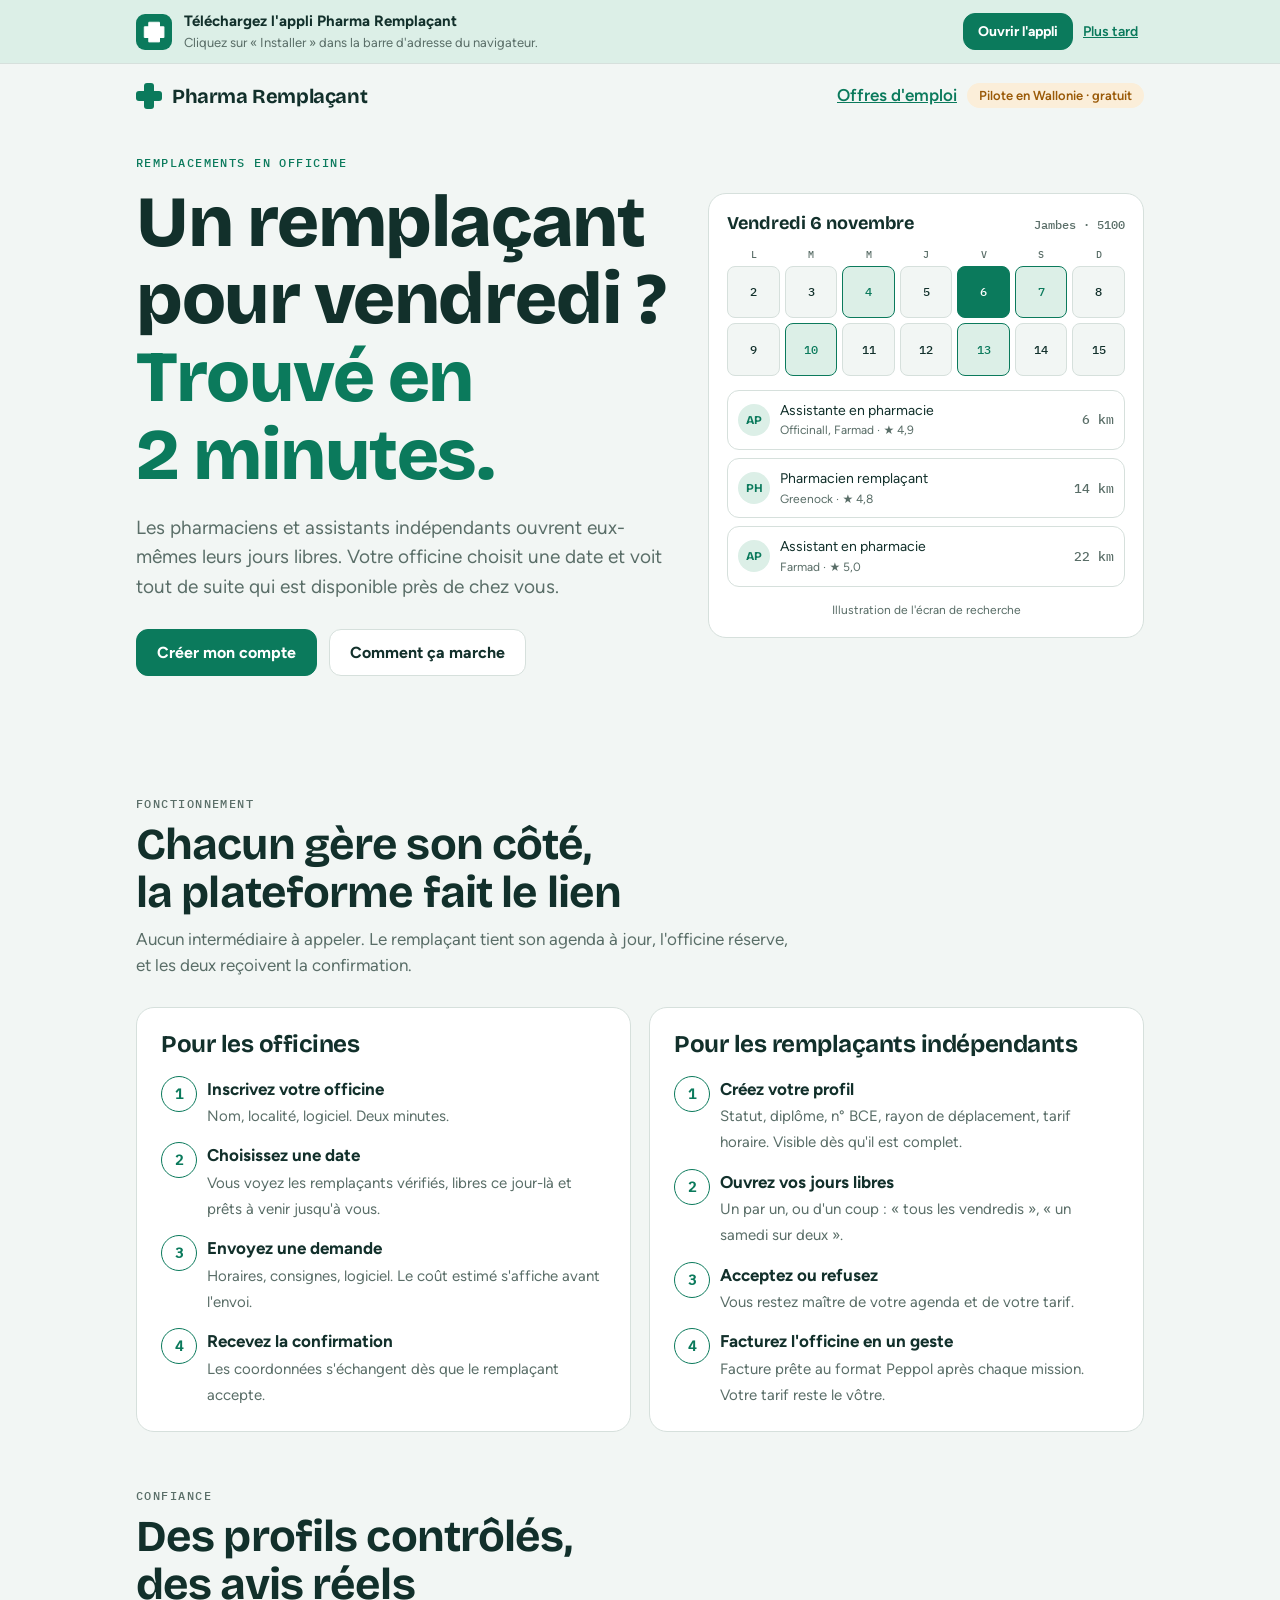
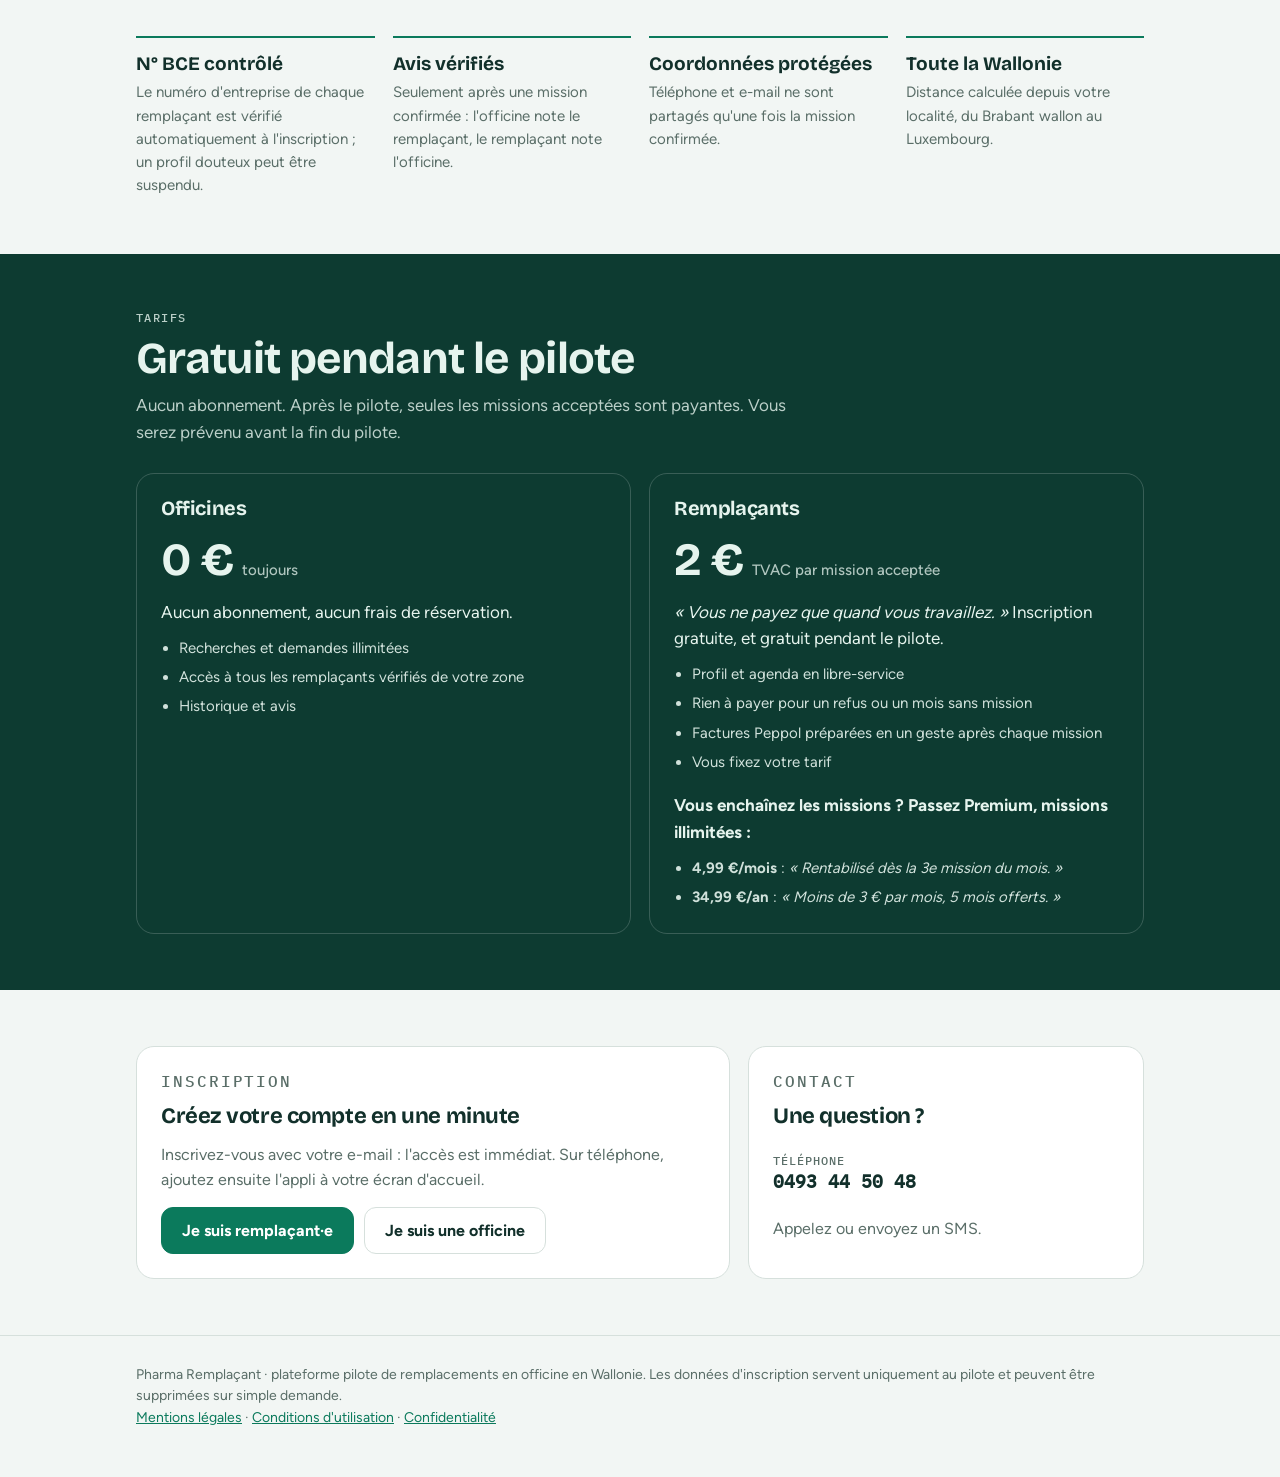
==== decouvrir/index.html @ 3eef502a "Ajouter la section Emploi (offres, candidats, messages) - Offres d'emploi publiées par les officines" ====
<!doctype html>
<html lang="fr">
<head>
<meta charset="utf-8">
<meta http-equiv="Content-Security-Policy" content="default-src 'self'; script-src 'sha256-fHFY1aAXn0C4bVGHvtWr3X1MXlW67WAsVHeLS8wiqk4='; img-src 'self' data:; style-src 'self' 'unsafe-inline'; font-src 'self'; manifest-src 'self'; worker-src 'self'; connect-src 'self'; object-src 'none'; base-uri 'self'; form-action 'self'">
<meta name="referrer" content="strict-origin-when-cross-origin">
<meta name="viewport" content="width=device-width,initial-scale=1,viewport-fit=cover">
<title>Pharma Remplaçant · Remplacements en officine en Wallonie</title>
<meta name="description" content="Pharma Remplaçant : les pharmaciens et assistants indépendants ouvrent leurs jours libres, les officines de Wallonie trouvent et réservent un remplaçant en 2 minutes. Gratuit pour les officines.">
<meta property="og:title" content="Pharma Remplaçant">
<meta property="og:description" content="Pharma Remplaçant : les pharmaciens et assistants indépendants ouvrent leurs jours libres, les officines de Wallonie trouvent et réservent un remplaçant en 2 minutes. Gratuit pour les officines.">
<meta property="og:image" content="https://pharma-remplacant.github.io/icon-512.png">
<meta property="og:url" content="https://pharma-remplacant.github.io/decouvrir/">
<meta property="og:type" content="website">
<meta name="theme-color" content="#0b7a5c">
<link rel="icon" href="../icon-192.png">
<link rel="apple-touch-icon" href="../icon-180.png">
<link rel="manifest" href="../manifest.webmanifest">
<link rel="canonical" href="https://pharma-remplacant.github.io/decouvrir/">
<link rel="stylesheet" href="../fonts/fonts.css">
<style>
/* Layout : page de présentation — bandeau d'accroche avec un agenda simulé, deux parcours côte à côte, prix, inscription, contact */
:root{
  --bg:#f2f6f4; --surface:#ffffff; --ink:#12302b; --muted:#5a6e68; --line:#d6e0dc;
  --accent:#0b7a5c; --accent-ink:#ffffff; --accent-soft:#dcefe7; --deep:#0d3b31; --deep-ink:#e6f4ee; --warn:#9a5a08; --warn-soft:#fbeed9;
  --f-display:"Bricolage Grotesque", "Segoe UI", system-ui, sans-serif;
  --f-body:"Figtree", "Segoe UI", system-ui, sans-serif;
  --f-mono:"IBM Plex Mono", ui-monospace, Menlo, monospace;
}
@media (prefers-color-scheme: dark){:root:not([data-theme="light"]){
  --bg:#0e1614; --surface:#16211e; --ink:#e2eeea; --muted:#93a8a1; --line:#283934;
  --accent:#3fc699; --accent-ink:#06261c; --accent-soft:#163a2f; --deep:#0a2a22; --deep-ink:#dff3ea; --warn:#e8a64a; --warn-soft:#3a2a12; color-scheme:dark}}
:root[data-theme="dark"]{
  --bg:#0e1614; --surface:#16211e; --ink:#e2eeea; --muted:#93a8a1; --line:#283934;
  --accent:#3fc699; --accent-ink:#06261c; --accent-soft:#163a2f; --deep:#0a2a22; --deep-ink:#dff3ea; --warn:#e8a64a; --warn-soft:#3a2a12; color-scheme:dark}
*{box-sizing:border-box}
body{background:var(--bg);color:var(--ink);font-family:var(--f-body);font-size:17px;line-height:1.55}
.wrap{max-width:1040px;margin:0 auto;padding-left:max(16px,env(safe-area-inset-left,0px));padding-right:max(16px,env(safe-area-inset-right,0px))}
h1,h2,h3{font-family:var(--f-display);letter-spacing:-.02em;text-wrap:balance;margin:0;line-height:1.08}
p{margin:0}
a{color:var(--accent)}
a:focus-visible{outline:2px solid var(--accent);outline-offset:3px;border-radius:4px}
.eyebrow{font:500 12px var(--f-mono);letter-spacing:.12em;text-transform:uppercase;color:var(--accent)}
.btn{display:inline-flex;align-items:center;gap:8px;text-decoration:none;font:700 16px var(--f-body);padding:13px 20px;border-radius:12px;border:1px solid var(--line);color:var(--ink);background:var(--surface)}
.btn.primary{background:var(--accent);border-color:var(--accent);color:var(--accent-ink)}
.btn:hover{filter:brightness(1.05)}

nav.top{padding-block:18px;display:flex;justify-content:space-between;align-items:center;gap:12px;flex-wrap:wrap}
.brand{display:flex;align-items:center;gap:10px;font:700 20px var(--f-display);letter-spacing:-.02em}
.cross{width:26px;height:26px;position:relative;flex:none}
.cross::before,.cross::after{content:"";position:absolute;background:var(--accent);border-radius:3px}
.cross::before{left:8px;top:0;width:10px;height:26px}
.cross::after{top:8px;left:0;height:10px;width:26px}
.pill{font:600 13px var(--f-body);padding:5px 12px;border-radius:999px;background:var(--warn-soft);color:var(--warn)}

.hero{display:grid;gap:40px;padding-block:28px 64px;align-items:center}
@media (min-width:860px){.hero{grid-template-columns:1.1fr .9fr}}
.hero h1{font-size:clamp(40px,7vw,72px);font-weight:800}
.hero h1 em{font-style:normal;color:var(--accent)}
.hero .lede{font-size:19px;color:var(--muted);max-width:46ch;margin-top:18px}
.hero .cta{display:flex;gap:12px;flex-wrap:wrap;margin-top:28px}

/* agenda simulé */
.mock{background:var(--surface);border:1px solid var(--line);border-radius:18px;padding:18px;display:flex;flex-direction:column;gap:14px;max-width:440px;width:100%;justify-self:center}
.mock-h{display:flex;justify-content:space-between;align-items:baseline}
.mock-h b{font:700 18px var(--f-display)}
.mock-h span{font:500 12px var(--f-mono);color:var(--muted)}
.mcal{display:grid;grid-template-columns:repeat(7,1fr);gap:5px}
.mcal i{font:500 10px var(--f-mono);color:var(--muted);text-align:center;font-style:normal}
.mcal span{aspect-ratio:1/1;border-radius:8px;border:1px solid var(--line);display:grid;place-items:center;font:500 12px var(--f-mono);background:var(--bg)}
.mcal .on{background:var(--accent-soft);border-color:var(--accent);color:var(--accent)}
.mcal .sel{background:var(--accent);border-color:var(--accent);color:var(--accent-ink)}
.mres{display:flex;flex-direction:column;gap:8px}
.mres div{display:flex;align-items:center;gap:10px;border:1px solid var(--line);border-radius:12px;padding:9px 10px;font-size:14px}
.mres .av{width:32px;height:32px;border-radius:50%;background:var(--accent-soft);color:var(--accent);display:grid;place-items:center;font:700 12px var(--f-display);flex:none}
.mres small{display:block;color:var(--muted);font-size:12px}
.mres .km{margin-left:auto;font:500 13px var(--f-mono);color:var(--muted)}
.mock-note{font-size:12px;color:var(--muted);text-align:center}

section{padding-block:56px}
.sec-h{display:flex;flex-direction:column;gap:10px;margin-bottom:28px;max-width:60ch}
.sec-h h2{font-size:clamp(30px,4.5vw,44px)}
.sec-h p{color:var(--muted)}

.paths{display:grid;gap:18px}
@media (min-width:820px){.paths{grid-template-columns:1fr 1fr}}
.path{background:var(--surface);border:1px solid var(--line);border-radius:18px;padding:24px;display:flex;flex-direction:column;gap:18px}
.path h3{font-size:24px}
.steps{list-style:none;margin:0;padding:0;display:flex;flex-direction:column;gap:14px;counter-reset:s}
.steps li{display:grid;grid-template-columns:34px 1fr;gap:12px;counter-increment:s}
.steps li::before{content:counter(s);width:34px;height:34px;border-radius:50%;border:1.5px solid var(--accent);color:var(--accent);display:grid;place-items:center;font:600 14px var(--f-mono)}
.steps b{display:block}
.steps span{color:var(--muted);font-size:15px}

.trust{display:grid;gap:18px;grid-template-columns:repeat(auto-fit,minmax(230px,1fr))}
.trust div{border-top:2px solid var(--accent);padding-top:14px;display:flex;flex-direction:column;gap:6px}
.trust b{font:700 19px var(--f-display)}
.trust span{color:var(--muted);font-size:15px}

.band{background:var(--deep);color:var(--deep-ink)}
.band .eyebrow{color:var(--deep-ink);opacity:.75}
.band .sec-h p{color:var(--deep-ink);opacity:.8}
.prices{display:grid;gap:18px}
@media (min-width:760px){.prices{grid-template-columns:1fr 1fr}}
.price{border:1px solid rgba(255,255,255,.18);border-radius:18px;padding:24px;display:flex;flex-direction:column;gap:12px}
.price h3{font-size:20px}
.amount{font:700 46px var(--f-display);letter-spacing:-.03em}
.amount small{font:500 15px var(--f-body);opacity:.75;letter-spacing:0}
.price ul{margin:0;padding-left:18px;display:flex;flex-direction:column;gap:6px;font-size:15px;opacity:.9}

.join{display:grid;gap:18px}
@media (min-width:820px){.join{grid-template-columns:1.2fr .8fr}}
.card{background:var(--surface);border:1px solid var(--line);border-radius:18px;padding:24px;display:flex;flex-direction:column;gap:14px}
.card h3{font-size:22px}
.card p{color:var(--muted);font-size:16px}
.contact-line{display:flex;flex-direction:column;gap:2px;padding-block:10px;border-bottom:1px solid var(--line)}
.contact-line:last-of-type{border-bottom:0}
.contact-line small{font:500 12px var(--f-mono);letter-spacing:.08em;text-transform:uppercase;color:var(--muted)}
.contact-line b{font:600 18px var(--f-mono);overflow-wrap:anywhere;user-select:all}
.todo{color:var(--warn)}
footer{padding-block:28px 48px;color:var(--muted);font-size:14px;border-top:1px solid var(--line)}
</style>
<style>:root{padding-top:env(safe-area-inset-top,0px);padding-bottom:env(safe-area-inset-bottom,0px)}body{margin:0}img{max-width:100%}</style>
<style>
#installbar{background:var(--accent-soft);border-bottom:1px solid var(--line)}
.installbar{display:flex;align-items:center;gap:12px;flex-wrap:wrap;padding-block:10px;font-size:15px}
.installbar img{border-radius:9px;flex:none}
.installbar .txt{flex:1;min-width:200px}
.installbar small{display:block;color:var(--muted);font-size:13px}
.installbar .btn{padding:9px 14px;font-size:14px}
.installbar button.x{border:0;background:none;color:var(--accent);font:600 14px var(--f-body);text-decoration:underline;cursor:pointer}
</style>
</head>
<body>
<div id="installbar" hidden><div class="wrap installbar"><img src="../icon-192.png" alt="" width="36" height="36"><span class="txt"><b>Téléchargez l'appli Pharma Remplaçant</b><small id="inst-txt"></small></span><span><a class="btn primary" id="inst-go" href="../#inscription">Installer</a> <button class="x" id="inst-x">Plus tard</button></span></div></div>
<div class="wrap">
  <nav class="top" aria-label="En-tête">
    <span class="brand"><span class="cross" aria-hidden="true"></span>Pharma Remplaçant</span>
    <span style="display:flex;gap:10px;align-items:center;flex-wrap:wrap"><a href="../emploi/" style="font-weight:600">Offres d'emploi</a><span class="pill">Pilote en Wallonie · gratuit</span></span>
  </nav>

  <header class="hero">
    <div>
      <p class="eyebrow">Remplacements en officine</p>
      <h1 style="margin-top:14px">Un remplaçant pour vendredi&nbsp;? <em>Trouvé en 2 minutes.</em></h1>
      <p class="lede">Les pharmaciens et assistants indépendants ouvrent eux-mêmes leurs jours libres. Votre officine choisit une date et voit tout de suite qui est disponible près de chez vous.</p>
      <div class="cta">
        <a class="btn primary" href="../#inscription">Créer mon compte</a>
        <a class="btn" href="#fonctionnement">Comment ça marche</a>
      </div>
    </div>
    <div class="mock" aria-label="Aperçu de la recherche d'un remplaçant">
      <div class="mock-h"><b>Vendredi 6 novembre</b><span>Jambes · 5100</span></div>
      <div class="mcal" aria-hidden="true">
        <i>L</i><i>M</i><i>M</i><i>J</i><i>V</i><i>S</i><i>D</i>
        <span>2</span><span>3</span><span class="on">4</span><span>5</span><span class="sel">6</span><span class="on">7</span><span>8</span>
        <span>9</span><span class="on">10</span><span>11</span><span>12</span><span class="on">13</span><span>14</span><span>15</span>
      </div>
      <div class="mres">
        <div><span class="av">AP</span><span>Assistante en pharmacie<small>Officinall, Farmad · ★ 4,9</small></span><span class="km">6 km</span></div>
        <div><span class="av">PH</span><span>Pharmacien remplaçant<small>Greenock · ★ 4,8</small></span><span class="km">14 km</span></div>
        <div><span class="av">AP</span><span>Assistant en pharmacie<small>Farmad · ★ 5,0</small></span><span class="km">22 km</span></div>
      </div>
      <p class="mock-note">Illustration de l'écran de recherche</p>
    </div>
  </header>
</div>

<section id="fonctionnement">
  <div class="wrap">
    <div class="sec-h"><p class="eyebrow">Fonctionnement</p><h2>Chacun gère son côté, la plateforme fait le lien</h2><p>Aucun intermédiaire à appeler. Le remplaçant tient son agenda à jour, l'officine réserve, et les deux reçoivent la confirmation.</p></div>
    <div class="paths">
      <div class="path">
        <h3>Pour les officines</h3>
        <ol class="steps">
          <li><div><b>Inscrivez votre officine</b><span>Nom, localité, logiciel. Deux minutes.</span></div></li>
          <li><div><b>Choisissez une date</b><span>Vous voyez les remplaçants vérifiés, libres ce jour-là et prêts à venir jusqu'à vous.</span></div></li>
          <li><div><b>Envoyez une demande</b><span>Horaires, consignes, logiciel. Le coût estimé s'affiche avant l'envoi.</span></div></li>
          <li><div><b>Recevez la confirmation</b><span>Les coordonnées s'échangent dès que le remplaçant accepte.</span></div></li>
        </ol>
      </div>
      <div class="path">
        <h3>Pour les remplaçants indépendants</h3>
        <ol class="steps">
          <li><div><b>Créez votre profil</b><span>Statut, diplôme, n° BCE, rayon de déplacement, tarif horaire. Visible dès qu'il est complet.</span></div></li>
          <li><div><b>Ouvrez vos jours libres</b><span>Un par un, ou d'un coup : « tous les vendredis », « un samedi sur deux ».</span></div></li>
          <li><div><b>Acceptez ou refusez</b><span>Vous restez maître de votre agenda et de votre tarif.</span></div></li>
          <li><div><b>Facturez l'officine en un geste</b><span>Facture prête au format Peppol après chaque mission. Votre tarif reste le vôtre.</span></div></li>
        </ol>
      </div>
    </div>
  </div>
</section>

<section style="padding-top:0">
  <div class="wrap">
    <div class="sec-h"><p class="eyebrow">Confiance</p><h2>Des profils contrôlés, des avis réels</h2></div>
    <div class="trust">
      <div><b>N° BCE contrôlé</b><span>Le numéro d'entreprise de chaque remplaçant est vérifié automatiquement à l'inscription ; un profil douteux peut être suspendu.</span></div>
      <div><b>Avis vérifiés</b><span>Seulement après une mission confirmée : l'officine note le remplaçant, le remplaçant note l'officine.</span></div>
      <div><b>Coordonnées protégées</b><span>Téléphone et e-mail ne sont partagés qu'une fois la mission confirmée.</span></div>
      <div><b>Toute la Wallonie</b><span>Distance calculée depuis votre localité, du Brabant wallon au Luxembourg.</span></div>
    </div>
  </div>
</section>

<section class="band">
  <div class="wrap">
    <div class="sec-h"><p class="eyebrow">Tarifs</p><h2>Gratuit pendant le pilote</h2><p>Aucun abonnement. Après le pilote, seules les missions acceptées sont payantes. Vous serez prévenu avant la fin du pilote.</p></div>
    <div class="prices">
      <div class="price">
        <h3>Officines</h3>
        <div class="amount">0 € <small>toujours</small></div>
        <p>Aucun abonnement, aucun frais de réservation.</p>
        <ul><li>Recherches et demandes illimitées</li><li>Accès à tous les remplaçants vérifiés de votre zone</li><li>Historique et avis</li></ul>
      </div>
      <div class="price">
        <h3>Remplaçants</h3>
        <div class="amount">2 € <small>TVAC par mission acceptée</small></div>
        <p><i>« Vous ne payez que quand vous travaillez. »</i> Inscription gratuite, et gratuit pendant le pilote.</p>
        <ul><li>Profil et agenda en libre-service</li><li>Rien à payer pour un refus ou un mois sans mission</li><li>Factures Peppol préparées en un geste après chaque mission</li><li>Vous fixez votre tarif</li></ul>
        <p style="margin-top:6px"><b>Vous enchaînez les missions ? Passez Premium, missions illimitées :</b></p>
        <ul><li><b>4,99 €/mois</b> : <i>« Rentabilisé dès la 3e mission du mois. »</i></li><li><b>34,99 €/an</b> : <i>« Moins de 3 € par mois, 5 mois offerts. »</i></li></ul>
      </div>
    </div>
  </div>
</section>

<section id="rejoindre">
  <div class="wrap join">
    <div class="card">
      <p class="eyebrow">Inscription</p>
      <h3>Créez votre compte en une minute</h3>
      <p>Inscrivez-vous avec votre e-mail : l'accès est immédiat. Sur téléphone, ajoutez ensuite l'appli à votre écran d'accueil.</p>
      <div class="row" style="display:flex;gap:10px;flex-wrap:wrap"><a class="btn primary" href="../#inscription-remplacant">Je suis remplaçant·e</a><a class="btn" href="../#inscription-pharmacie">Je suis une officine</a></div>
    </div>
    <div class="card" aria-label="Contact">
      <p class="eyebrow">Contact</p>
      <h3>Une question ?</h3>
      <div class="contact-line"><small>Téléphone</small><b>0493 44 50 48</b></div>
      <p>Appelez ou envoyez un SMS.</p>
    </div>
  </div>
</section>

<footer>
  <div class="wrap">Pharma Remplaçant · plateforme pilote de remplacements en officine en Wallonie. Les données d'inscription servent uniquement au pilote et peuvent être supprimées sur simple demande.<br><a href="../legal/#mentions">Mentions légales</a> · <a href="../legal/#conditions">Conditions d'utilisation</a> · <a href="../legal/#confidentialite">Confidentialité</a></div>
</footer>
<script>
(function(){
  var bar=document.getElementById("installbar"),go=document.getElementById("inst-go"),txt=document.getElementById("inst-txt"),evt=null;
  var ua=navigator.userAgent,ios=/iphone|ipad|ipod/i.test(ua),mobile=/android|iphone|ipad|ipod|mobile/i.test(ua);
  var standalone=window.matchMedia("(display-mode: standalone)").matches||navigator.standalone===true;
  var hide=0;try{hide=+(localStorage.getItem("pr-install-hide")||0)}catch(e){}
  if("serviceWorker" in navigator)navigator.serviceWorker.register("../sw.js").catch(function(){});
  function show(){
    if(standalone||Date.now()-hide<7*864e5)return;
    txt.textContent=evt?"Accès en un geste, en plein écran, comme une vraie appli."
      :ios?"Dans Safari : bouton Partager, puis « Sur l'écran d'accueil »."
      :mobile?"Menu ⋮ du navigateur, puis « Ajouter à l'écran d'accueil »."
      :"Cliquez sur « Installer » dans la barre d'adresse du navigateur.";
    go.textContent=evt?"Installer":"Ouvrir l'appli";
    bar.hidden=false;
  }
  window.addEventListener("beforeinstallprompt",function(e){e.preventDefault();evt=e;show()});
  go.addEventListener("click",function(e){if(!evt)return;e.preventDefault();evt.prompt();evt.userChoice.then(function(){evt=null;bar.hidden=true})});
  document.getElementById("inst-x").addEventListener("click",function(){try{localStorage.setItem("pr-install-hide",String(Date.now()))}catch(e){}bar.hidden=true});
  show();
})();
</script>
</body>
</html>
---- fonts/fonts.css ----
/* Polices hébergées sur le site (aucune requête vers Google : conforme RGPD). Licence SIL Open Font License 1.1. */
@font-face{font-family:"Figtree";font-style:normal;font-weight:400;font-display:swap;src:url("figtree-latin-400-normal.woff2") format("woff2")}
@font-face{font-family:"Figtree";font-style:normal;font-weight:500;font-display:swap;src:url("figtree-latin-500-normal.woff2") format("woff2")}
@font-face{font-family:"Figtree";font-style:normal;font-weight:600;font-display:swap;src:url("figtree-latin-600-normal.woff2") format("woff2")}
@font-face{font-family:"Figtree";font-style:normal;font-weight:700;font-display:swap;src:url("figtree-latin-700-normal.woff2") format("woff2")}
@font-face{font-family:"Bricolage Grotesque";font-style:normal;font-weight:600;font-display:swap;src:url("bricolage-grotesque-latin-600-normal.woff2") format("woff2")}
@font-face{font-family:"Bricolage Grotesque";font-style:normal;font-weight:700;font-display:swap;src:url("bricolage-grotesque-latin-700-normal.woff2") format("woff2")}
@font-face{font-family:"Bricolage Grotesque";font-style:normal;font-weight:800;font-display:swap;src:url("bricolage-grotesque-latin-800-normal.woff2") format("woff2")}
@font-face{font-family:"IBM Plex Mono";font-style:normal;font-weight:400;font-display:swap;src:url("ibm-plex-mono-latin-400-normal.woff2") format("woff2")}
@font-face{font-family:"IBM Plex Mono";font-style:normal;font-weight:500;font-display:swap;src:url("ibm-plex-mono-latin-500-normal.woff2") format("woff2")}
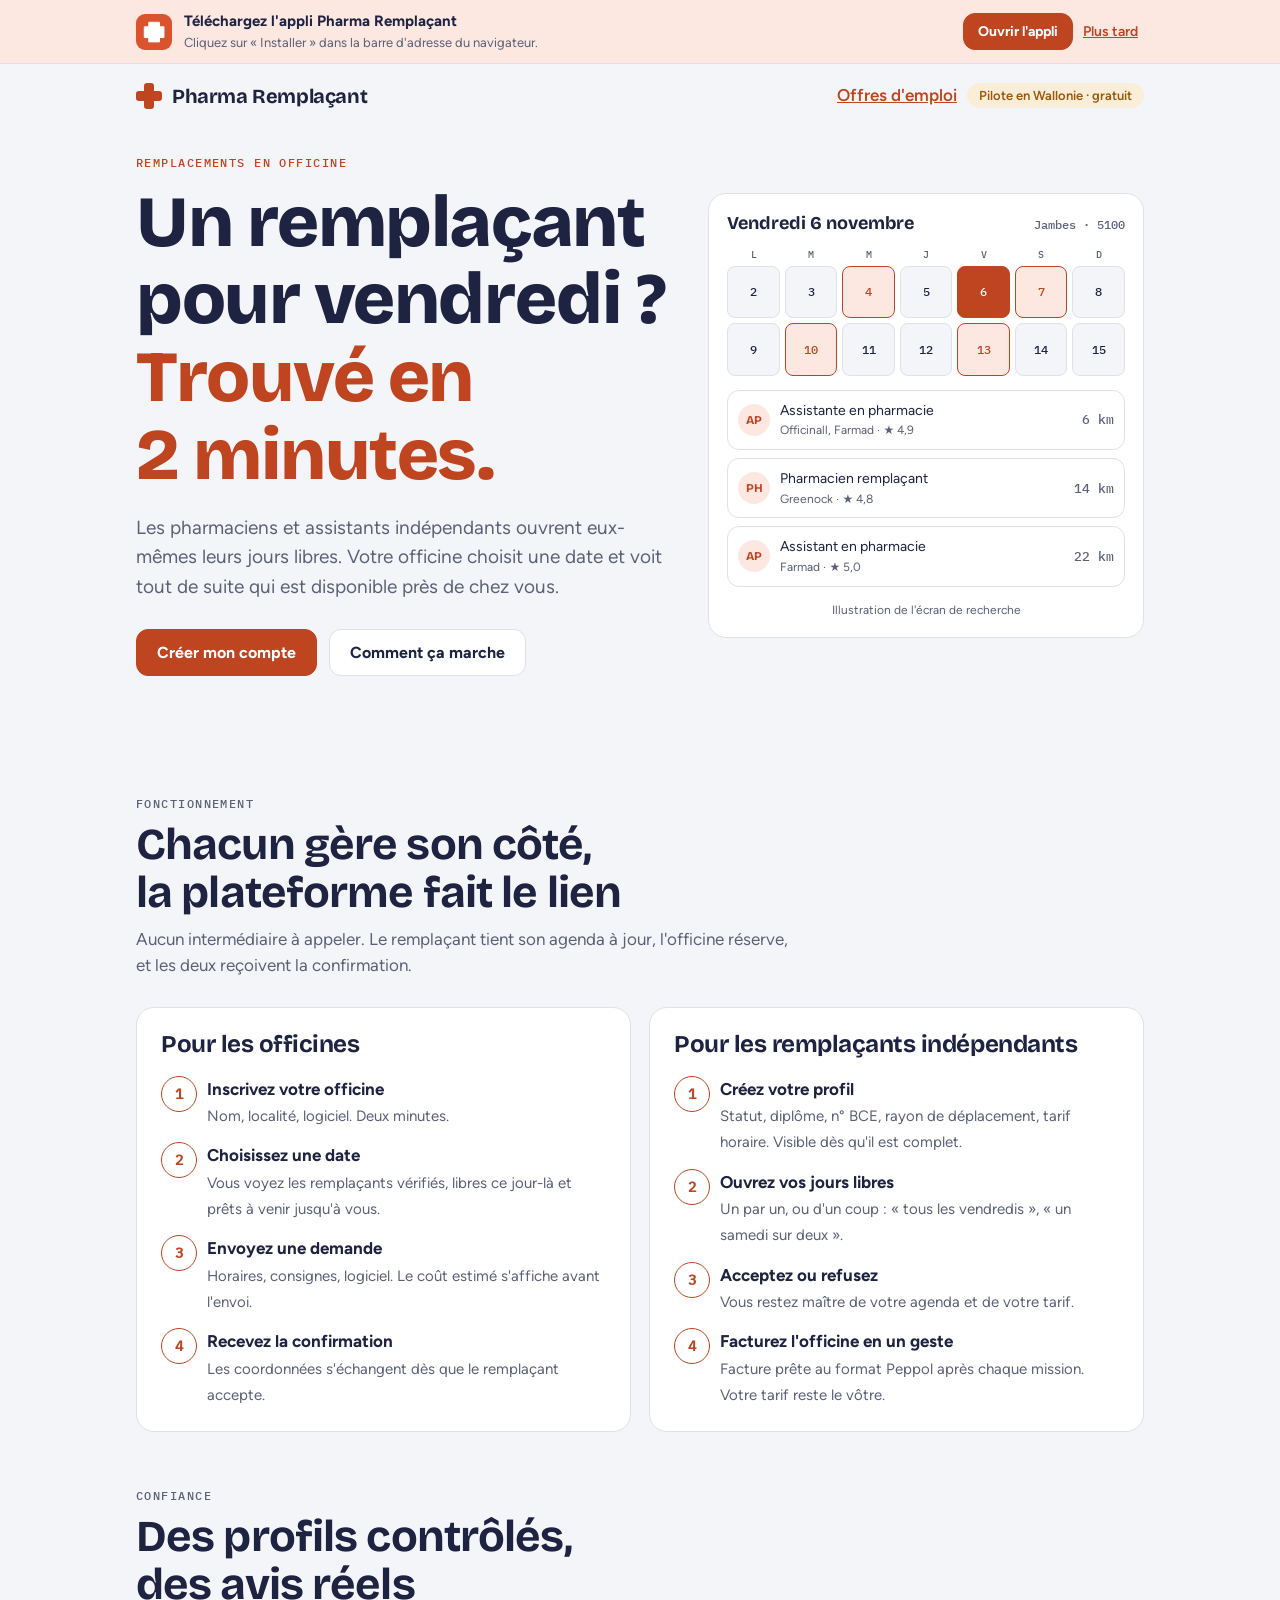
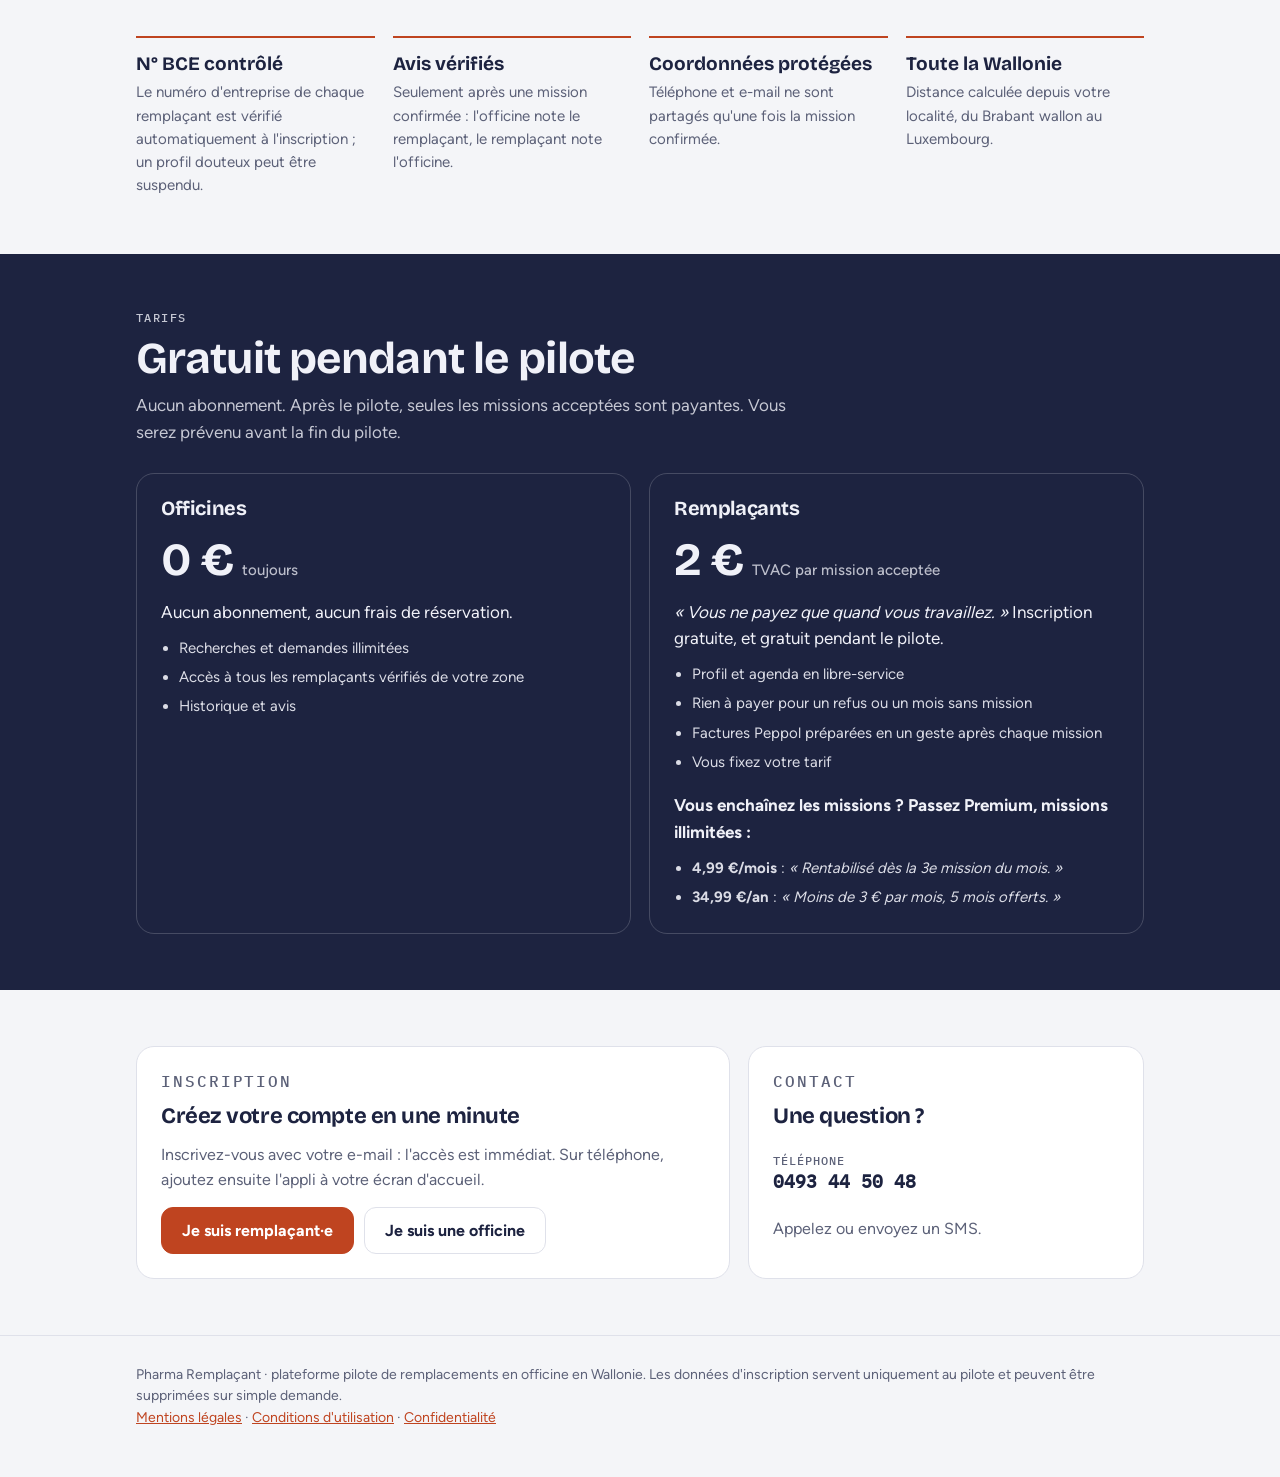
==== commit 5e714785: "Palette automne : encre et corail, nouvelle icône Co-Authored-By: Claude Opus 5.5 <noreply@anthropic" ====
--- a/decouvrir/index.html
+++ b/decouvrir/index.html
@@ -12,7 +12,7 @@
 <meta property="og:image" content="https://pharma-remplacant.github.io/icon-512.png">
 <meta property="og:url" content="https://pharma-remplacant.github.io/decouvrir/">
 <meta property="og:type" content="website">
-<meta name="theme-color" content="#0b7a5c">
+<meta name="theme-color" content="#bf4420">
 <link rel="icon" href="../icon-192.png">
 <link rel="apple-touch-icon" href="../icon-180.png">
 <link rel="manifest" href="../manifest.webmanifest">
@@ -21,18 +21,18 @@
 <style>
 /* Layout : page de présentation — bandeau d'accroche avec un agenda simulé, deux parcours côte à côte, prix, inscription, contact */
 :root{
-  --bg:#f2f6f4; --surface:#ffffff; --ink:#12302b; --muted:#5a6e68; --line:#d6e0dc;
-  --accent:#0b7a5c; --accent-ink:#ffffff; --accent-soft:#dcefe7; --deep:#0d3b31; --deep-ink:#e6f4ee; --warn:#9a5a08; --warn-soft:#fbeed9;
+  --bg:#f4f5f8; --surface:#ffffff; --ink:#1d2340; --muted:#5c6178; --line:#dfe1ea;
+  --accent:#bf4420; --accent-ink:#ffffff; --accent-soft:#fce8e1; --deep:#1d2340; --deep-ink:#f0f1f8; --warn:#9a5a08; --warn-soft:#fbeed9;
   --f-display:"Bricolage Grotesque", "Segoe UI", system-ui, sans-serif;
   --f-body:"Figtree", "Segoe UI", system-ui, sans-serif;
   --f-mono:"IBM Plex Mono", ui-monospace, Menlo, monospace;
 }
 @media (prefers-color-scheme: dark){:root:not([data-theme="light"]){
-  --bg:#0e1614; --surface:#16211e; --ink:#e2eeea; --muted:#93a8a1; --line:#283934;
-  --accent:#3fc699; --accent-ink:#06261c; --accent-soft:#163a2f; --deep:#0a2a22; --deep-ink:#dff3ea; --warn:#e8a64a; --warn-soft:#3a2a12; color-scheme:dark}}
+  --bg:#111427; --surface:#1a1e35; --ink:#e8eaf4; --muted:#a0a5bf; --line:#2c3150;
+  --accent:#ff8a65; --accent-ink:#2a0f05; --accent-soft:#3b2220; --deep:#0b0e1f; --deep-ink:#f0f1f8; --warn:#e8a64a; --warn-soft:#3a2a12; color-scheme:dark}}
 :root[data-theme="dark"]{
-  --bg:#0e1614; --surface:#16211e; --ink:#e2eeea; --muted:#93a8a1; --line:#283934;
-  --accent:#3fc699; --accent-ink:#06261c; --accent-soft:#163a2f; --deep:#0a2a22; --deep-ink:#dff3ea; --warn:#e8a64a; --warn-soft:#3a2a12; color-scheme:dark}
+  --bg:#111427; --surface:#1a1e35; --ink:#e8eaf4; --muted:#a0a5bf; --line:#2c3150;
+  --accent:#ff8a65; --accent-ink:#2a0f05; --accent-soft:#3b2220; --deep:#0b0e1f; --deep-ink:#f0f1f8; --warn:#e8a64a; --warn-soft:#3a2a12; color-scheme:dark}
 *{box-sizing:border-box}
 body{background:var(--bg);color:var(--ink);font-family:var(--f-body);font-size:17px;line-height:1.55}
 .wrap{max-width:1040px;margin:0 auto;padding-left:max(16px,env(safe-area-inset-left,0px));padding-right:max(16px,env(safe-area-inset-right,0px))}
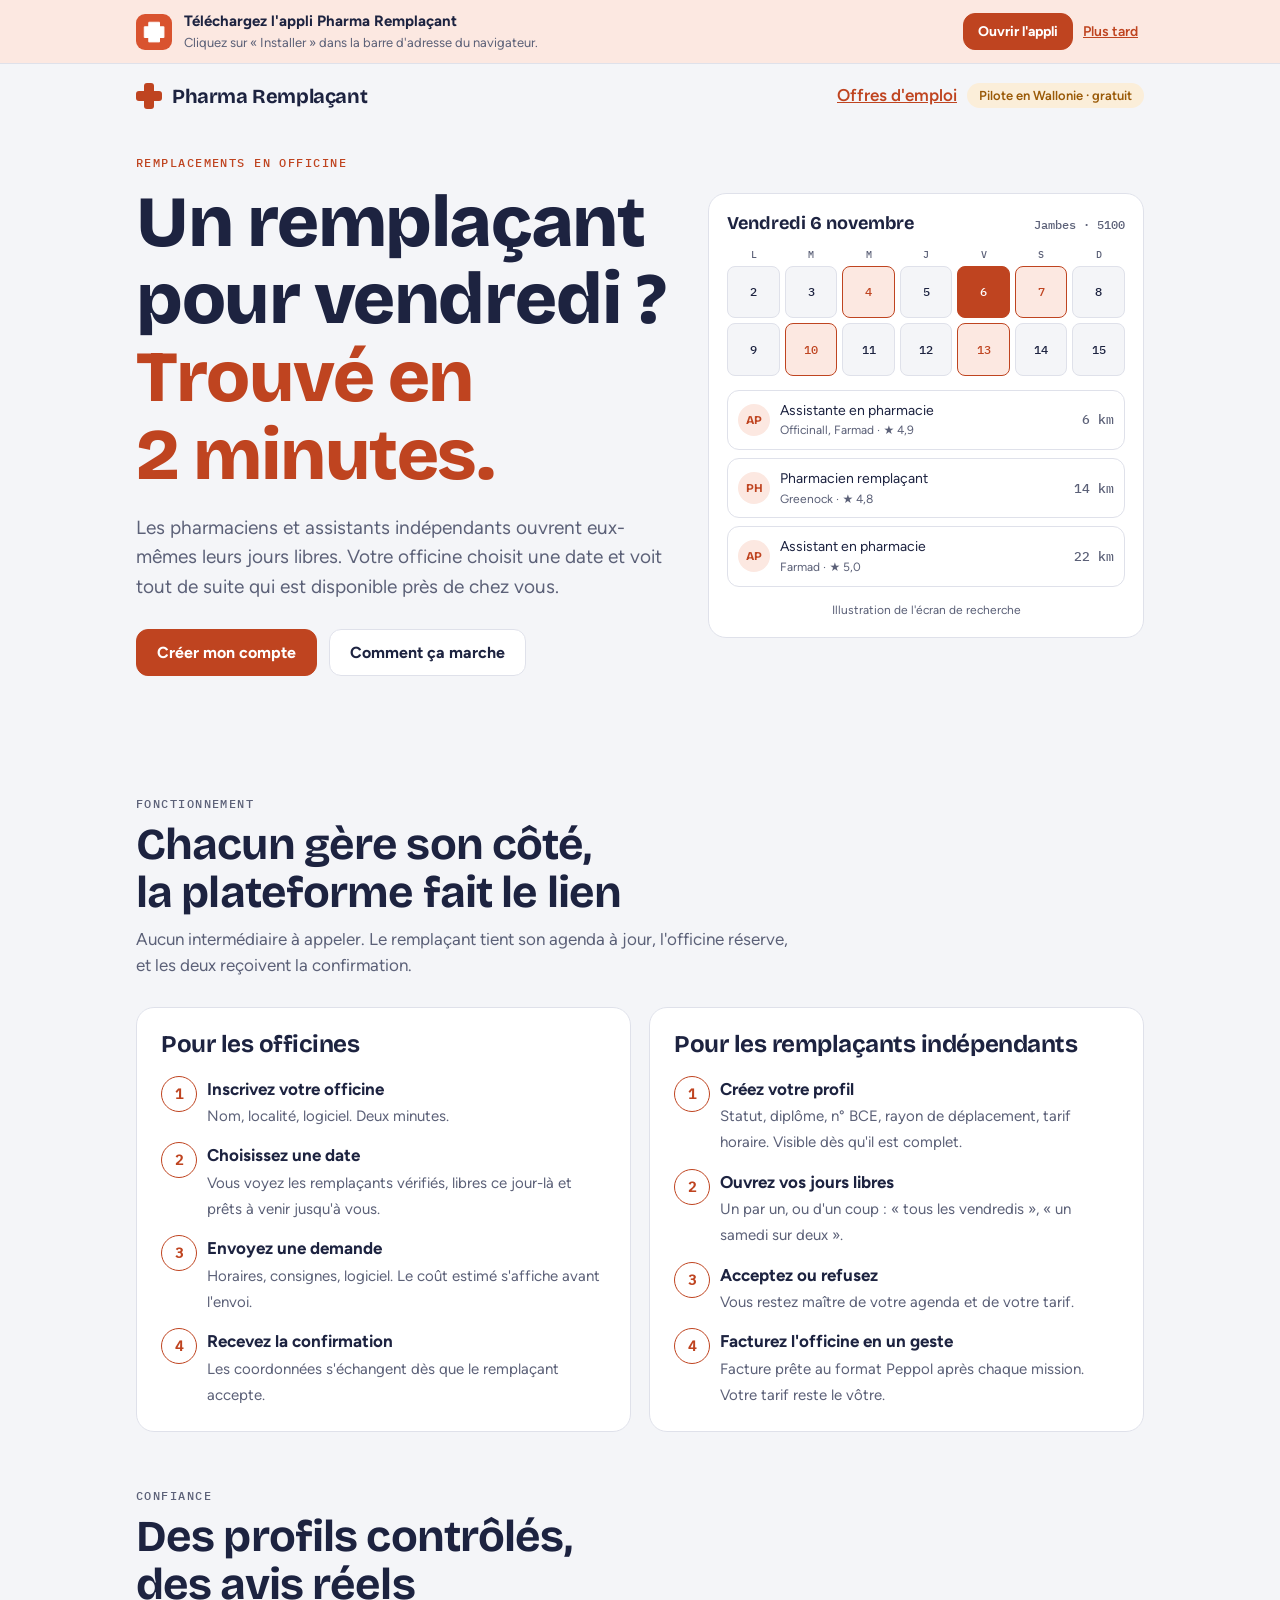
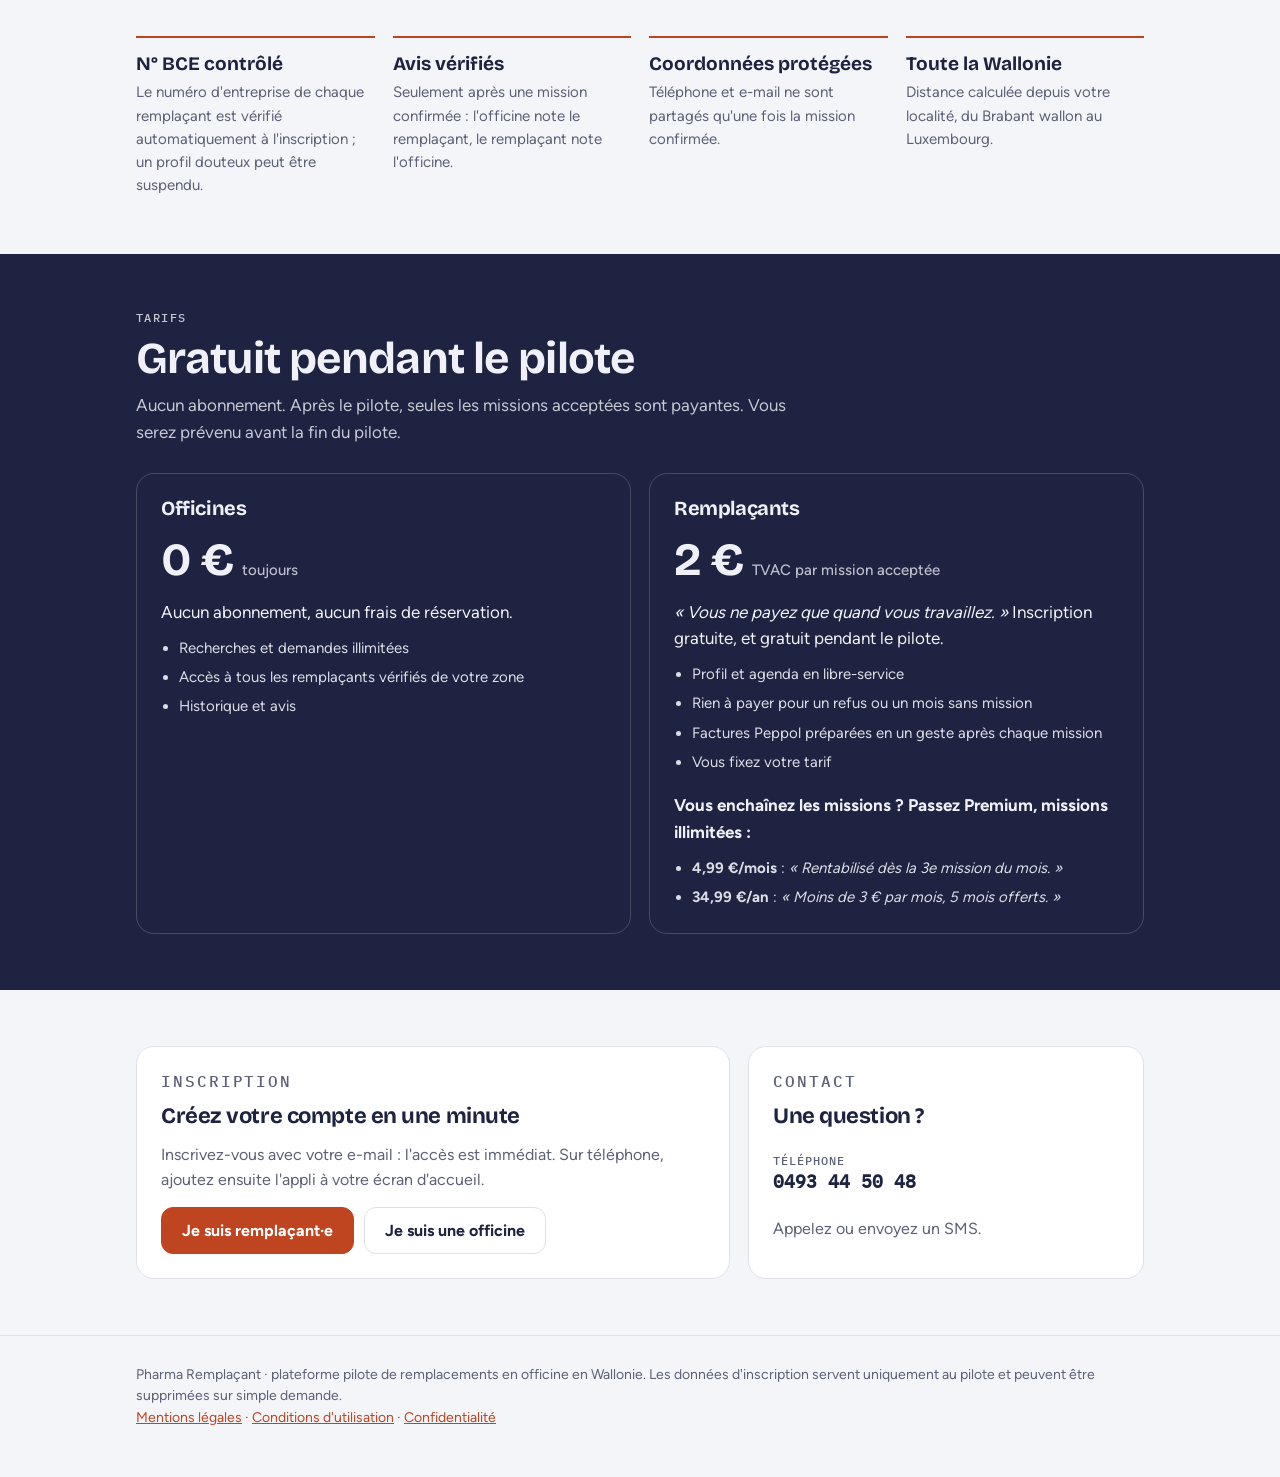
==== commit d59c09bd: "Couleurs et décor qui changent selon la saison Co-Authored-By: Claude Opus 5.5 <noreply@anthropic.co" ====
--- a/decouvrir/index.html
+++ b/decouvrir/index.html
@@ -2,7 +2,7 @@
 <html lang="fr">
 <head>
 <meta charset="utf-8">
-<meta http-equiv="Content-Security-Policy" content="default-src 'self'; script-src 'sha256-fHFY1aAXn0C4bVGHvtWr3X1MXlW67WAsVHeLS8wiqk4='; img-src 'self' data:; style-src 'self' 'unsafe-inline'; font-src 'self'; manifest-src 'self'; worker-src 'self'; connect-src 'self'; object-src 'none'; base-uri 'self'; form-action 'self'">
+<meta http-equiv="Content-Security-Policy" content="default-src 'self'; script-src 'self' 'sha256-fHFY1aAXn0C4bVGHvtWr3X1MXlW67WAsVHeLS8wiqk4='; img-src 'self' data:; style-src 'self' 'unsafe-inline'; font-src 'self'; manifest-src 'self'; worker-src 'self'; connect-src 'self'; object-src 'none'; base-uri 'self'; form-action 'self'">
 <meta name="referrer" content="strict-origin-when-cross-origin">
 <meta name="viewport" content="width=device-width,initial-scale=1,viewport-fit=cover">
 <title>Pharma Remplaçant · Remplacements en officine en Wallonie</title>
@@ -130,6 +130,8 @@
 .installbar .btn{padding:9px 14px;font-size:14px}
 .installbar button.x{border:0;background:none;color:var(--accent);font:600 14px var(--f-body);text-decoration:underline;cursor:pointer}
 </style>
+<link rel="stylesheet" href="../saison.css">
+<script src="../saison.js"></script>
 </head>
 <body>
 <div id="installbar" hidden><div class="wrap installbar"><img src="../icon-192.png" alt="" width="36" height="36"><span class="txt"><b>Téléchargez l'appli Pharma Remplaçant</b><small id="inst-txt"></small></span><span><a class="btn primary" id="inst-go" href="../#inscription">Installer</a> <button class="x" id="inst-x">Plus tard</button></span></div></div>
--- a/saison.css
+++ b/saison.css
@@ -0,0 +1,31 @@
+/* Couleurs des saisons (l'automne est la palette de base de chaque page).
+   Sélecteurs renforcés (html:root) pour passer devant les variables propres à chaque page. */
+html:root[data-saison="hiver"]{--bg:#f3f6fa;--ink:#13233d;--muted:#59667c;--line:#dce3ec;--accent:#2c5d9e;--accent-ink:#ffffff;--accent-soft:#e1ebf7;--deep:#13233d;--deep-ink:#eef3fa}
+html:root[data-saison="printemps"]{--bg:#f8f4f7;--ink:#2a1f2e;--muted:#6a5e6e;--line:#e8dee6;--accent:#ad3a72;--accent-ink:#ffffff;--accent-soft:#fbe5ef;--deep:#2a1f2e;--deep-ink:#f8eef4}
+html:root[data-saison="ete"]{--bg:#faf7f0;--ink:#22303a;--muted:#626b70;--line:#e9e2d3;--accent:#9c5700;--accent-ink:#ffffff;--accent-soft:#fdefd2;--deep:#22303a;--deep-ink:#fbf5e8;--warn:#b23c17;--warn-soft:#fbe3d9}
+@media (prefers-color-scheme: dark){
+  html:root[data-saison="hiver"]:not([data-theme="light"]){--bg:#0f1520;--surface:#18202f;--ink:#e6edf7;--muted:#9eacc2;--line:#2a3548;--accent:#8fbaf2;--accent-ink:#0b1a33;--accent-soft:#1c2d48;--deep:#0a0f18;--deep-ink:#eef3fa}
+  html:root[data-saison="printemps"]:not([data-theme="light"]){--bg:#17121a;--surface:#221b26;--ink:#f1e9ef;--muted:#b3a5b1;--line:#382d3c;--accent:#f39ac0;--accent-ink:#2e0a1c;--accent-soft:#3d2131;--deep:#100c12;--deep-ink:#f8eef4}
+  html:root[data-saison="ete"]:not([data-theme="light"]){--bg:#15130f;--surface:#201d17;--ink:#f3ede2;--muted:#b4ab9a;--line:#3a342a;--accent:#ffc15c;--accent-ink:#2b1a00;--accent-soft:#3a2c12;--deep:#0f0d0a;--deep-ink:#fbf5e8;--warn:#ff9a7a;--warn-soft:#3d2219}
+}
+html:root[data-saison="hiver"][data-theme="dark"]{--bg:#0f1520;--surface:#18202f;--ink:#e6edf7;--muted:#9eacc2;--line:#2a3548;--accent:#8fbaf2;--accent-ink:#0b1a33;--accent-soft:#1c2d48;--deep:#0a0f18;--deep-ink:#eef3fa}
+html:root[data-saison="printemps"][data-theme="dark"]{--bg:#17121a;--surface:#221b26;--ink:#f1e9ef;--muted:#b3a5b1;--line:#382d3c;--accent:#f39ac0;--accent-ink:#2e0a1c;--accent-soft:#3d2131;--deep:#100c12;--deep-ink:#f8eef4}
+html:root[data-saison="ete"][data-theme="dark"]{--bg:#15130f;--surface:#201d17;--ink:#f3ede2;--muted:#b4ab9a;--line:#3a342a;--accent:#ffc15c;--accent-ink:#2b1a00;--accent-soft:#3a2c12;--deep:#0f0d0a;--deep-ink:#fbf5e8;--warn:#ff9a7a;--warn-soft:#3d2219}
+
+/* Décor : derrière le contenu, jamais cliquable */
+.saison-deco{position:fixed;inset:0;z-index:-1;pointer-events:none;overflow:hidden}
+.saison-p{position:absolute;display:block;opacity:.7;animation-name:saison-chute,saison-balance;animation-timing-function:linear,ease-in-out;animation-iteration-count:infinite;animation-direction:normal,alternate}
+.saison-p svg{width:100%;height:100%;display:block;fill:currentColor;transform:rotate(var(--rot,0deg))}
+.saison-p .n{fill:none;stroke:var(--bg);stroke-width:1.2;stroke-linecap:round}
+[data-saison="hiver"] .saison-p .n{stroke:currentColor;stroke-width:1.6}
+[data-saison="ete"] .saison-p{animation-name:saison-scintille,saison-balance;animation-timing-function:ease-in-out;animation-direction:alternate}
+@keyframes saison-chute{from{translate:0 -10vh}to{translate:0 105vh}}
+@keyframes saison-balance{from{rotate:-25deg;margin-left:-18px}to{rotate:25deg;margin-left:18px}}
+@keyframes saison-scintille{from{opacity:.15;scale:.7}to{opacity:.7;scale:1.1}}
+.saison-soleil{position:absolute;bottom:-90px;right:-90px;width:260px;height:260px;opacity:.4;color:#f2b632}
+.saison-soleil svg{width:100%;height:100%;fill:currentColor}
+.saison-soleil .r{transform-origin:100px 100px;animation:saison-tourne 60s linear infinite}
+@keyframes saison-tourne{to{transform:rotate(360deg)}}
+@media (prefers-color-scheme: dark){.saison-p{opacity:.5}.saison-soleil{opacity:.25}}
+@media (prefers-reduced-motion: reduce){.saison-p,.saison-soleil .r{animation:none}}
+@media print{.saison-deco{display:none}}
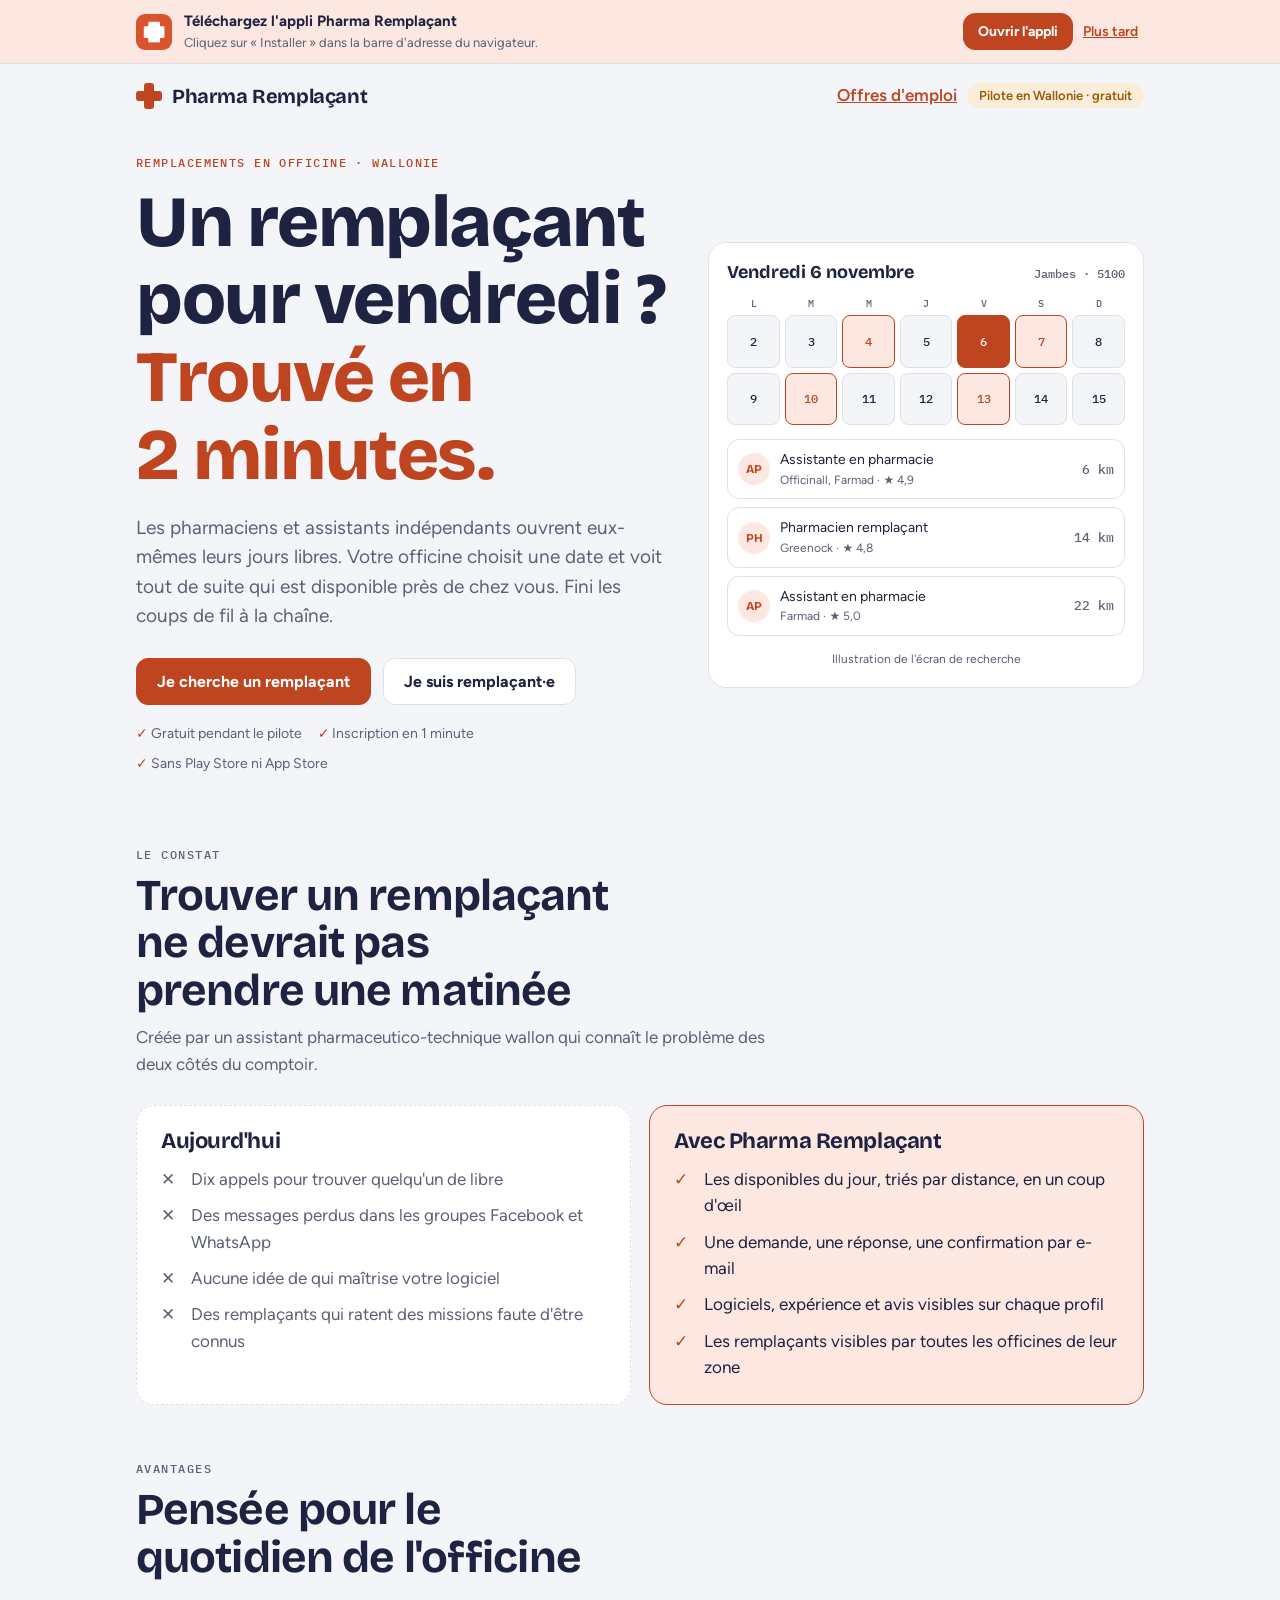
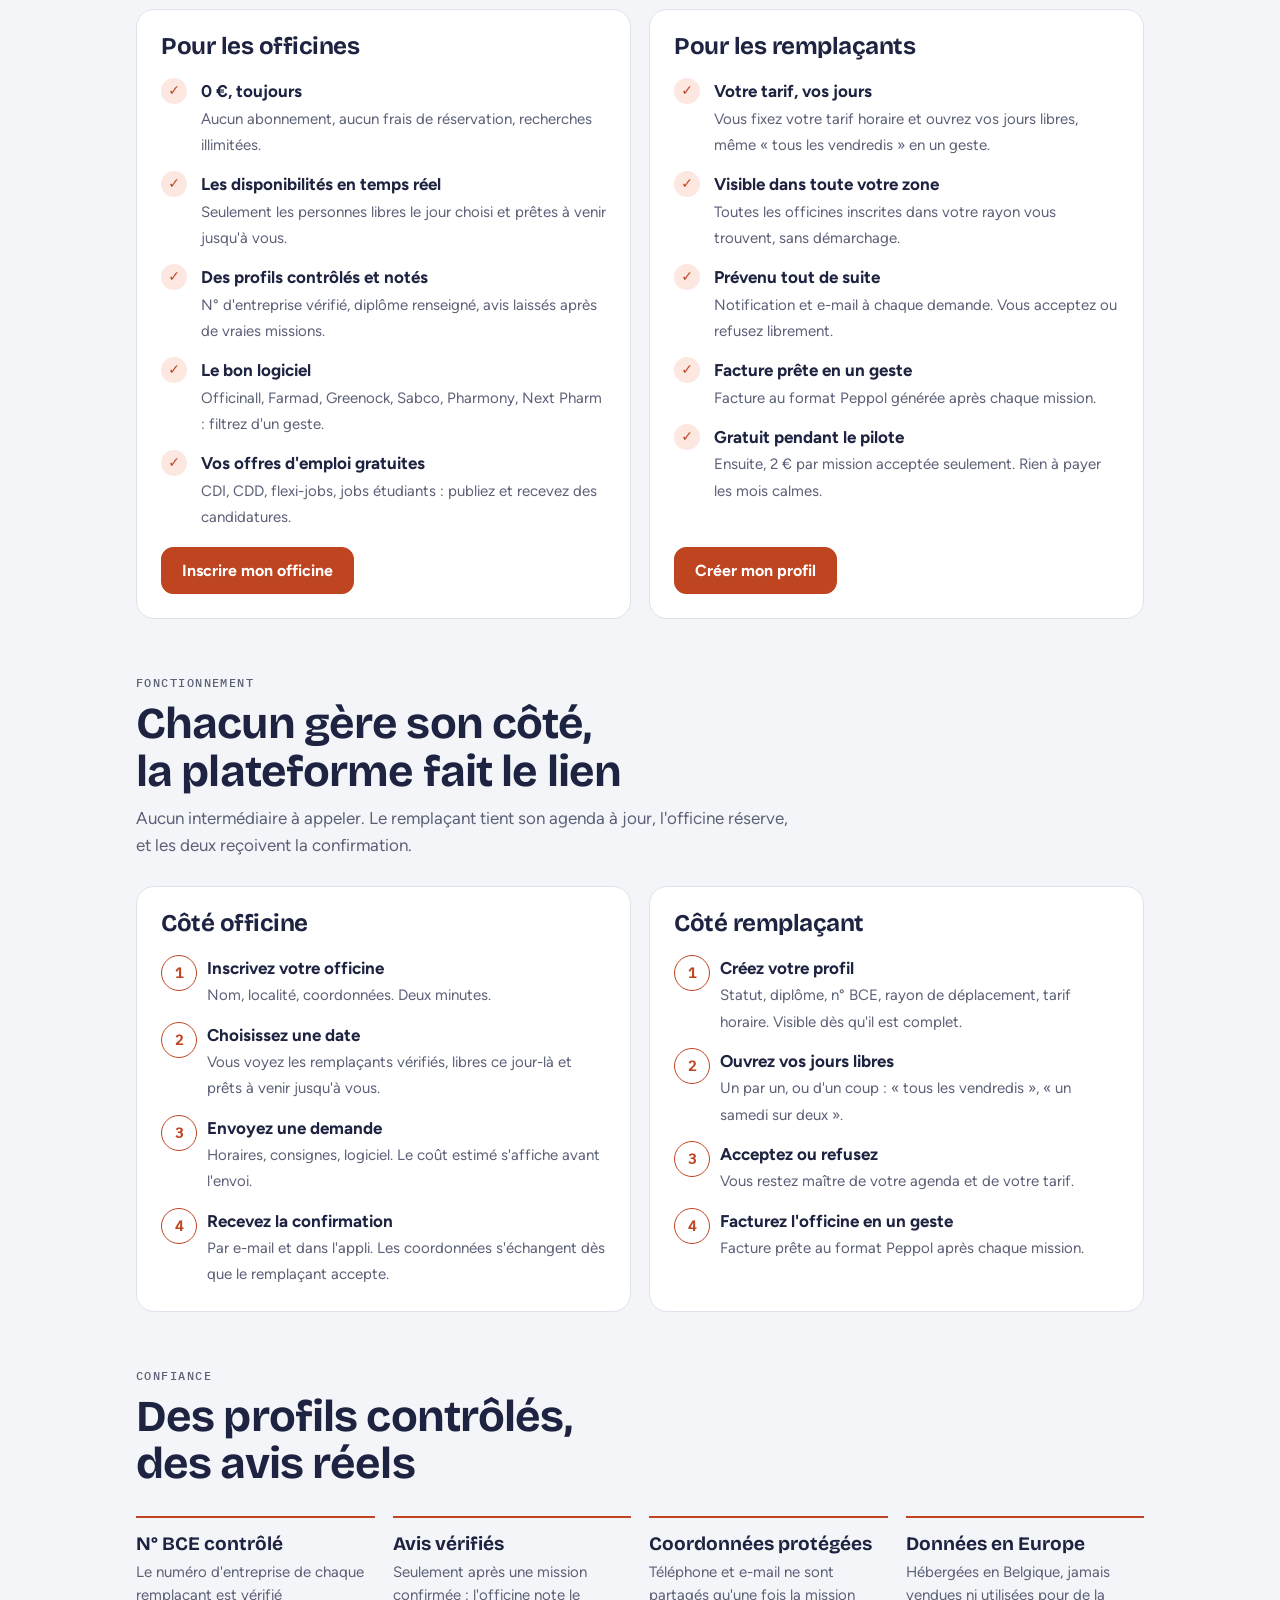
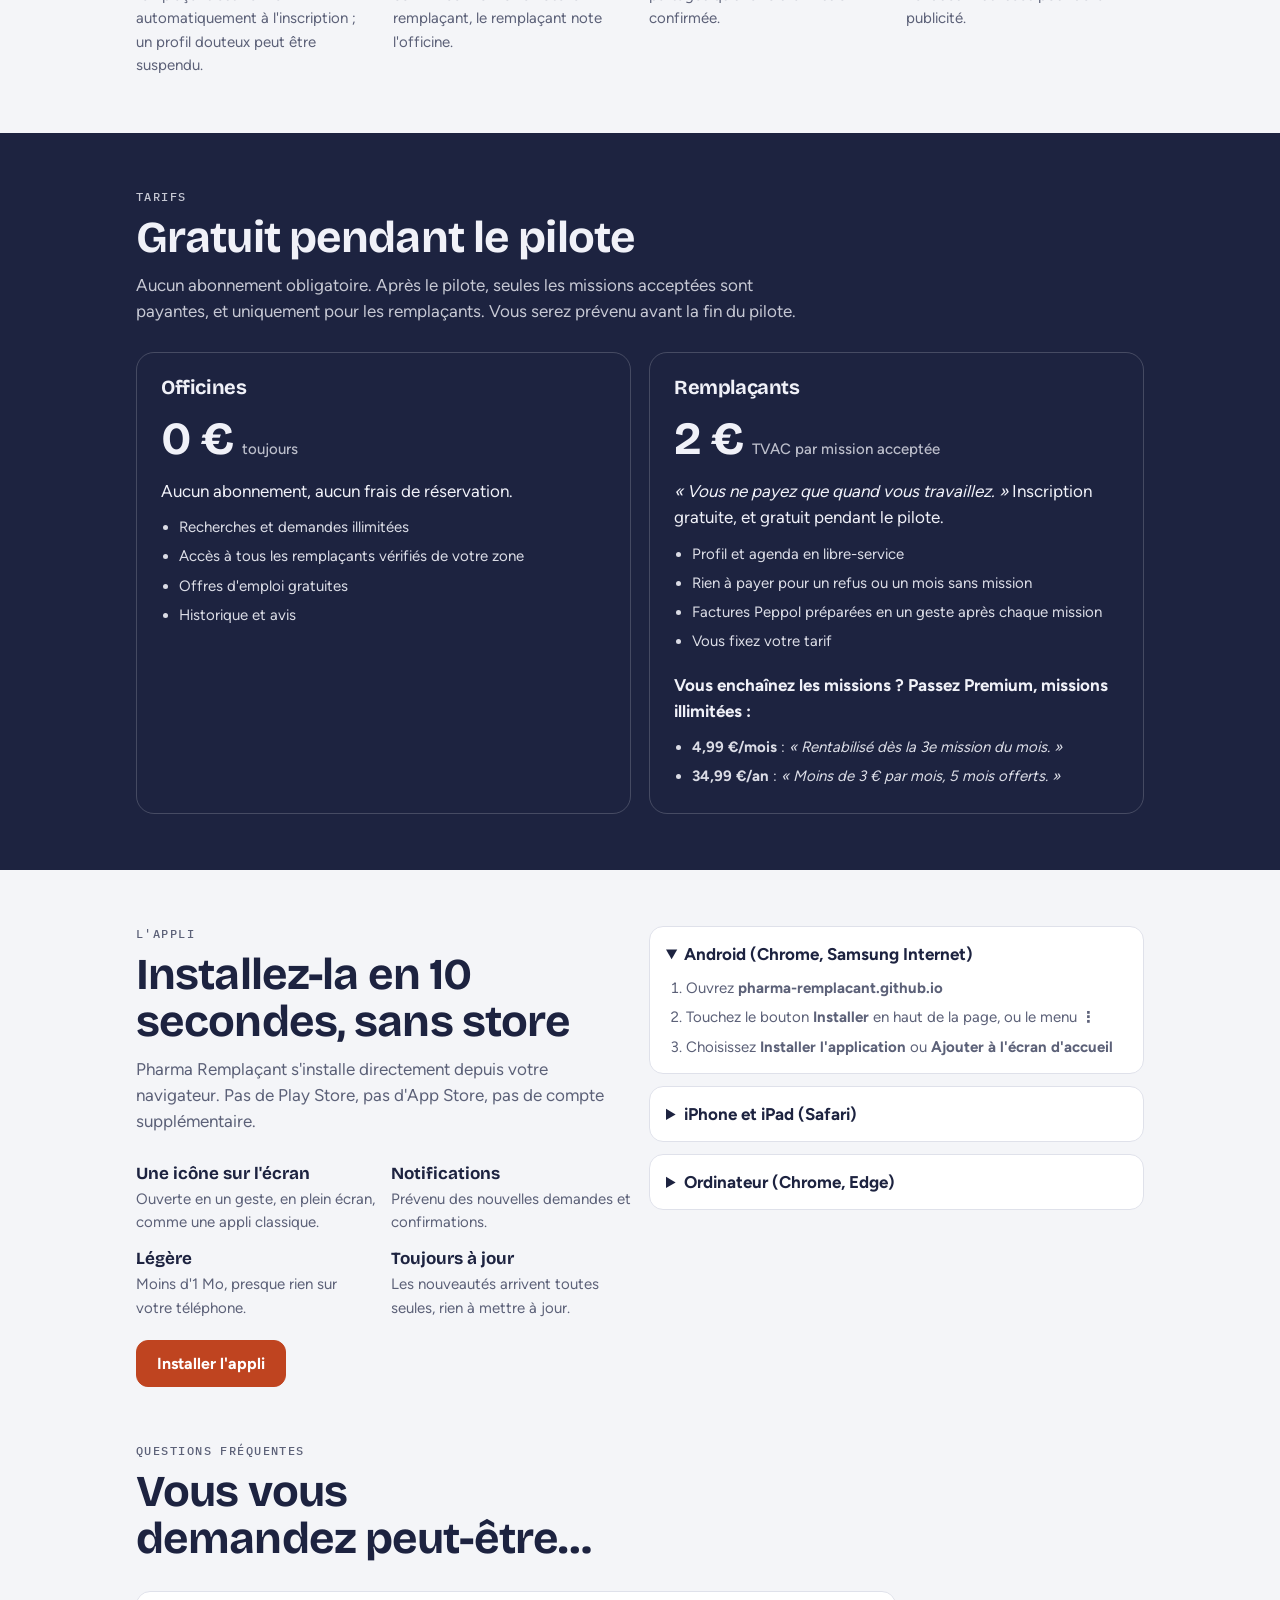
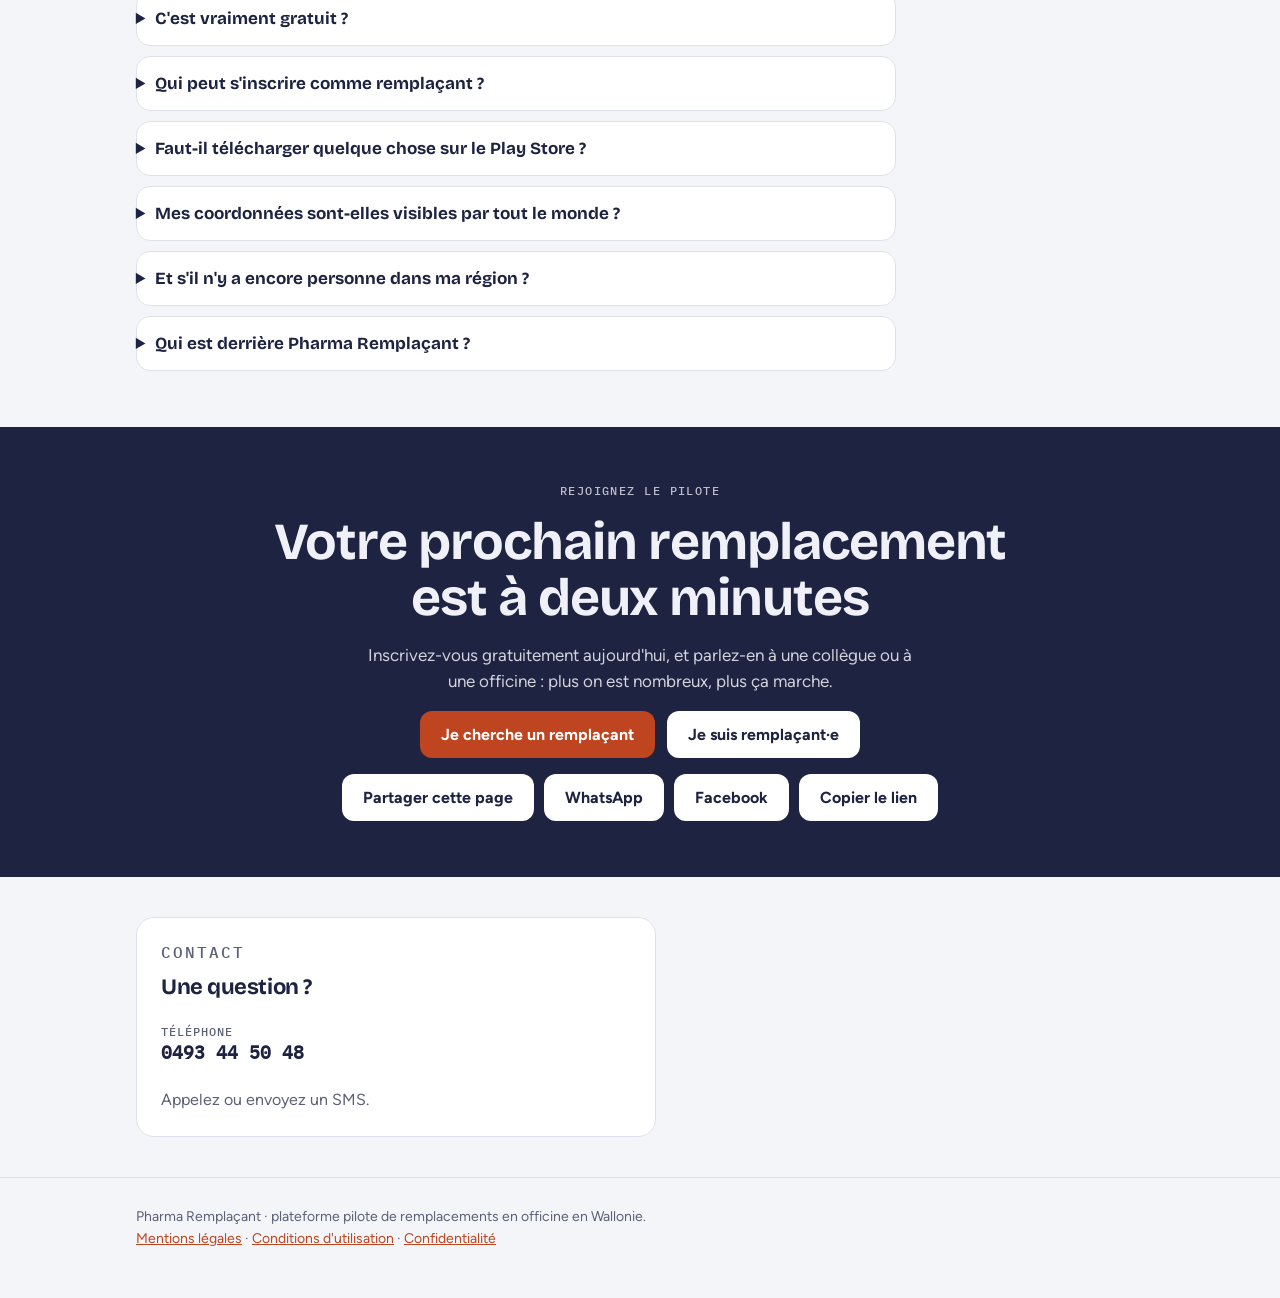
==== commit 6e1d1faf: "Page Découvrir : arguments, installation, FAQ, partage et image d'aperçu Co-Authored-By: Claude Opus" ====
--- a/decouvrir/index.html
+++ b/decouvrir/index.html
@@ -2,14 +2,18 @@
 <html lang="fr">
 <head>
 <meta charset="utf-8">
-<meta http-equiv="Content-Security-Policy" content="default-src 'self'; script-src 'self' 'sha256-fHFY1aAXn0C4bVGHvtWr3X1MXlW67WAsVHeLS8wiqk4='; img-src 'self' data:; style-src 'self' 'unsafe-inline'; font-src 'self'; manifest-src 'self'; worker-src 'self'; connect-src 'self'; object-src 'none'; base-uri 'self'; form-action 'self'">
+<meta http-equiv="Content-Security-Policy" content="default-src 'self'; script-src 'self'; img-src 'self' data:; style-src 'self' 'unsafe-inline'; font-src 'self'; manifest-src 'self'; worker-src 'self'; connect-src 'self'; object-src 'none'; base-uri 'self'; form-action 'self'">
 <meta name="referrer" content="strict-origin-when-cross-origin">
 <meta name="viewport" content="width=device-width,initial-scale=1,viewport-fit=cover">
 <title>Pharma Remplaçant · Remplacements en officine en Wallonie</title>
 <meta name="description" content="Pharma Remplaçant : les pharmaciens et assistants indépendants ouvrent leurs jours libres, les officines de Wallonie trouvent et réservent un remplaçant en 2 minutes. Gratuit pour les officines.">
-<meta property="og:title" content="Pharma Remplaçant">
+<meta property="og:title" content="Pharma Remplaçant · Un remplaçant pour vendredi ? Trouvé en 2 minutes.">
 <meta property="og:description" content="Pharma Remplaçant : les pharmaciens et assistants indépendants ouvrent leurs jours libres, les officines de Wallonie trouvent et réservent un remplaçant en 2 minutes. Gratuit pour les officines.">
-<meta property="og:image" content="https://pharma-remplacant.github.io/icon-512.png">
+<meta property="og:image" content="https://pharma-remplacant.github.io/decouvrir/partage.png">
+<meta property="og:image:width" content="1200">
+<meta property="og:image:height" content="630">
+<meta property="og:locale" content="fr_BE">
+<meta name="twitter:card" content="summary_large_image">
 <meta property="og:url" content="https://pharma-remplacant.github.io/decouvrir/">
 <meta property="og:type" content="website">
 <meta name="theme-color" content="#bf4420">
@@ -119,6 +123,49 @@
 .contact-line b{font:600 18px var(--f-mono);overflow-wrap:anywhere;user-select:all}
 .todo{color:var(--warn)}
 footer{padding-block:28px 48px;color:var(--muted);font-size:14px;border-top:1px solid var(--line)}
+/* sections ajoutées : avant/après, avantages, installation, FAQ, partage */
+.hero .reassure{display:flex;gap:8px 16px;flex-wrap:wrap;margin-top:18px;font-size:14px;color:var(--muted)}
+.hero .reassure span::before{content:"✓ ";color:var(--accent);font-weight:700}
+.vs{display:grid;gap:18px}
+@media (min-width:820px){.vs{grid-template-columns:1fr 1fr}}
+.vs>div{border-radius:18px;padding:24px;display:flex;flex-direction:column;gap:12px}
+.vs .avant{background:var(--surface);border:1px dashed var(--line)}
+.vs .apres{background:var(--accent-soft);border:1px solid var(--accent)}
+.vs h3{font-size:22px}
+.vs ul{margin:0;padding:0;list-style:none;display:flex;flex-direction:column;gap:10px}
+.vs li{display:grid;grid-template-columns:22px 1fr;gap:8px}
+.vs .avant li::before{content:"✕";color:var(--muted);font-weight:700}
+.vs .apres li::before{content:"✓";color:var(--accent);font-weight:800}
+.vs .avant li{color:var(--muted)}
+.benef{display:grid;gap:18px}
+@media (min-width:820px){.benef{grid-template-columns:1fr 1fr}}
+.benef .path ul{margin:0;padding:0;list-style:none;display:flex;flex-direction:column;gap:14px}
+.benef li{display:grid;grid-template-columns:30px 1fr;gap:10px}
+.benef li::before{content:"✓";width:26px;height:26px;border-radius:50%;background:var(--accent-soft);color:var(--accent);display:grid;place-items:center;font-weight:800;font-size:14px}
+.benef li b{display:block}
+.benef li span{color:var(--muted);font-size:15px}
+.benef .btn{align-self:flex-start;margin-top:auto}
+.inst{display:grid;gap:18px}
+@media (min-width:860px){.inst{grid-template-columns:1fr 1fr}}
+.inst .why{display:grid;gap:14px;grid-template-columns:repeat(auto-fit,minmax(200px,1fr))}
+.inst .why div{display:flex;flex-direction:column;gap:4px}
+.inst .why b{font:700 17px var(--f-display)}
+.inst .why span{color:var(--muted);font-size:15px}
+.how{display:flex;flex-direction:column;gap:12px}
+.how details{background:var(--surface);border:1px solid var(--line);border-radius:14px;padding:14px 16px}
+.how summary{font-weight:700;cursor:pointer}
+.how ol{margin:10px 0 0;padding-left:20px;display:flex;flex-direction:column;gap:6px;color:var(--muted);font-size:15px}
+.faq{display:flex;flex-direction:column;gap:10px;max-width:760px}
+.faq details{background:var(--surface);border:1px solid var(--line);border-radius:14px;padding:16px 18px}
+.faq summary{font:700 17px var(--f-display);cursor:pointer;list-style-position:outside}
+.faq p{margin-top:10px;color:var(--muted);font-size:16px}
+.share{display:flex;gap:10px;flex-wrap:wrap}
+.final{text-align:center;display:flex;flex-direction:column;align-items:center;gap:16px}
+.final h2{font-size:clamp(32px,5vw,52px)}
+.final p{opacity:.85;max-width:52ch}
+.final .btn{background:var(--surface);color:var(--ink);border-color:transparent}
+.final .btn.primary{background:var(--accent);color:var(--accent-ink)}
+.invite{display:inline-block;margin:0 0 14px;font-weight:700;font-size:15px;padding:7px 14px;border-radius:999px;background:var(--accent-soft);color:var(--accent)}
 </style>
 <style>:root{padding-top:env(safe-area-inset-top,0px);padding-bottom:env(safe-area-inset-bottom,0px)}body{margin:0}img{max-width:100%}</style>
 <style>
@@ -132,6 +179,8 @@
 </style>
 <link rel="stylesheet" href="../saison.css">
 <script src="../saison.js"></script>
+<script src="parrain.js"></script>
+<script src="install.js" defer></script>
 </head>
 <body>
 <div id="installbar" hidden><div class="wrap installbar"><img src="../icon-192.png" alt="" width="36" height="36"><span class="txt"><b>Téléchargez l'appli Pharma Remplaçant</b><small id="inst-txt"></small></span><span><a class="btn primary" id="inst-go" href="../#inscription">Installer</a> <button class="x" id="inst-x">Plus tard</button></span></div></div>
@@ -143,13 +192,14 @@
 
   <header class="hero">
     <div>
-      <p class="eyebrow">Remplacements en officine</p>
+      <p class="eyebrow">Remplacements en officine · Wallonie</p>
       <h1 style="margin-top:14px">Un remplaçant pour vendredi&nbsp;? <em>Trouvé en 2 minutes.</em></h1>
-      <p class="lede">Les pharmaciens et assistants indépendants ouvrent eux-mêmes leurs jours libres. Votre officine choisit une date et voit tout de suite qui est disponible près de chez vous.</p>
+      <p class="lede">Les pharmaciens et assistants indépendants ouvrent eux-mêmes leurs jours libres. Votre officine choisit une date et voit tout de suite qui est disponible près de chez vous. Fini les coups de fil à la chaîne.</p>
       <div class="cta">
-        <a class="btn primary" href="../#inscription">Créer mon compte</a>
-        <a class="btn" href="#fonctionnement">Comment ça marche</a>
-      </div>
+        <a class="btn primary" href="../#inscription-pharmacie">Je cherche un remplaçant</a>
+        <a class="btn" href="../#inscription-remplacant">Je suis remplaçant·e</a>
+      </div>
+      <p class="reassure"><span>Gratuit pendant le pilote</span><span>Inscription en 1 minute</span><span>Sans Play Store ni App Store</span></p>
     </div>
     <div class="mock" aria-label="Aperçu de la recherche d'un remplaçant">
       <div class="mock-h"><b>Vendredi 6 novembre</b><span>Jambes · 5100</span></div>
@@ -168,26 +218,76 @@
   </header>
 </div>
 
-<section id="fonctionnement">
+<section style="padding-top:8px">
+  <div class="wrap">
+    <div class="sec-h"><p class="eyebrow">Le constat</p><h2>Trouver un remplaçant ne devrait pas prendre une matinée</h2><p>Créée par un assistant pharmaceutico-technique wallon qui connaît le problème des deux côtés du comptoir.</p></div>
+    <div class="vs">
+      <div class="avant"><h3>Aujourd'hui</h3><ul>
+        <li>Dix appels pour trouver quelqu'un de libre</li>
+        <li>Des messages perdus dans les groupes Facebook et WhatsApp</li>
+        <li>Aucune idée de qui maîtrise votre logiciel</li>
+        <li>Des remplaçants qui ratent des missions faute d'être connus</li>
+      </ul></div>
+      <div class="apres"><h3>Avec Pharma Remplaçant</h3><ul>
+        <li>Les disponibles du jour, triés par distance, en un coup d'œil</li>
+        <li>Une demande, une réponse, une confirmation par e-mail</li>
+        <li>Logiciels, expérience et avis visibles sur chaque profil</li>
+        <li>Les remplaçants visibles par toutes les officines de leur zone</li>
+      </ul></div>
+    </div>
+  </div>
+</section>
+
+<section style="padding-top:0">
+  <div class="wrap">
+    <div class="sec-h"><p class="eyebrow">Avantages</p><h2>Pensée pour le quotidien de l'officine</h2></div>
+    <div class="benef">
+      <div class="path">
+        <h3>Pour les officines</h3>
+        <ul>
+          <li><div><b>0 €, toujours</b><span>Aucun abonnement, aucun frais de réservation, recherches illimitées.</span></div></li>
+          <li><div><b>Les disponibilités en temps réel</b><span>Seulement les personnes libres le jour choisi et prêtes à venir jusqu'à vous.</span></div></li>
+          <li><div><b>Des profils contrôlés et notés</b><span>N° d'entreprise vérifié, diplôme renseigné, avis laissés après de vraies missions.</span></div></li>
+          <li><div><b>Le bon logiciel</b><span>Officinall, Farmad, Greenock, Sabco, Pharmony, Next Pharm : filtrez d'un geste.</span></div></li>
+          <li><div><b>Vos offres d'emploi gratuites</b><span>CDI, CDD, flexi-jobs, jobs étudiants : publiez et recevez des candidatures.</span></div></li>
+        </ul>
+        <a class="btn primary" href="../#inscription-pharmacie">Inscrire mon officine</a>
+      </div>
+      <div class="path">
+        <h3>Pour les remplaçants</h3>
+        <ul>
+          <li><div><b>Votre tarif, vos jours</b><span>Vous fixez votre tarif horaire et ouvrez vos jours libres, même « tous les vendredis » en un geste.</span></div></li>
+          <li><div><b>Visible dans toute votre zone</b><span>Toutes les officines inscrites dans votre rayon vous trouvent, sans démarchage.</span></div></li>
+          <li><div><b>Prévenu tout de suite</b><span>Notification et e-mail à chaque demande. Vous acceptez ou refusez librement.</span></div></li>
+          <li><div><b>Facture prête en un geste</b><span>Facture au format Peppol générée après chaque mission.</span></div></li>
+          <li><div><b>Gratuit pendant le pilote</b><span>Ensuite, 2 € par mission acceptée seulement. Rien à payer les mois calmes.</span></div></li>
+        </ul>
+        <a class="btn primary" href="../#inscription-remplacant">Créer mon profil</a>
+      </div>
+    </div>
+  </div>
+</section>
+
+<section id="fonctionnement" style="padding-top:0">
   <div class="wrap">
     <div class="sec-h"><p class="eyebrow">Fonctionnement</p><h2>Chacun gère son côté, la plateforme fait le lien</h2><p>Aucun intermédiaire à appeler. Le remplaçant tient son agenda à jour, l'officine réserve, et les deux reçoivent la confirmation.</p></div>
     <div class="paths">
       <div class="path">
-        <h3>Pour les officines</h3>
+        <h3>Côté officine</h3>
         <ol class="steps">
-          <li><div><b>Inscrivez votre officine</b><span>Nom, localité, logiciel. Deux minutes.</span></div></li>
+          <li><div><b>Inscrivez votre officine</b><span>Nom, localité, coordonnées. Deux minutes.</span></div></li>
           <li><div><b>Choisissez une date</b><span>Vous voyez les remplaçants vérifiés, libres ce jour-là et prêts à venir jusqu'à vous.</span></div></li>
           <li><div><b>Envoyez une demande</b><span>Horaires, consignes, logiciel. Le coût estimé s'affiche avant l'envoi.</span></div></li>
-          <li><div><b>Recevez la confirmation</b><span>Les coordonnées s'échangent dès que le remplaçant accepte.</span></div></li>
+          <li><div><b>Recevez la confirmation</b><span>Par e-mail et dans l'appli. Les coordonnées s'échangent dès que le remplaçant accepte.</span></div></li>
         </ol>
       </div>
       <div class="path">
-        <h3>Pour les remplaçants indépendants</h3>
+        <h3>Côté remplaçant</h3>
         <ol class="steps">
           <li><div><b>Créez votre profil</b><span>Statut, diplôme, n° BCE, rayon de déplacement, tarif horaire. Visible dès qu'il est complet.</span></div></li>
           <li><div><b>Ouvrez vos jours libres</b><span>Un par un, ou d'un coup : « tous les vendredis », « un samedi sur deux ».</span></div></li>
           <li><div><b>Acceptez ou refusez</b><span>Vous restez maître de votre agenda et de votre tarif.</span></div></li>
-          <li><div><b>Facturez l'officine en un geste</b><span>Facture prête au format Peppol après chaque mission. Votre tarif reste le vôtre.</span></div></li>
+          <li><div><b>Facturez l'officine en un geste</b><span>Facture prête au format Peppol après chaque mission.</span></div></li>
         </ol>
       </div>
     </div>
@@ -201,20 +301,20 @@
       <div><b>N° BCE contrôlé</b><span>Le numéro d'entreprise de chaque remplaçant est vérifié automatiquement à l'inscription ; un profil douteux peut être suspendu.</span></div>
       <div><b>Avis vérifiés</b><span>Seulement après une mission confirmée : l'officine note le remplaçant, le remplaçant note l'officine.</span></div>
       <div><b>Coordonnées protégées</b><span>Téléphone et e-mail ne sont partagés qu'une fois la mission confirmée.</span></div>
-      <div><b>Toute la Wallonie</b><span>Distance calculée depuis votre localité, du Brabant wallon au Luxembourg.</span></div>
+      <div><b>Données en Europe</b><span>Hébergées en Belgique, jamais vendues ni utilisées pour de la publicité.</span></div>
     </div>
   </div>
 </section>
 
 <section class="band">
   <div class="wrap">
-    <div class="sec-h"><p class="eyebrow">Tarifs</p><h2>Gratuit pendant le pilote</h2><p>Aucun abonnement. Après le pilote, seules les missions acceptées sont payantes. Vous serez prévenu avant la fin du pilote.</p></div>
+    <div class="sec-h"><p class="eyebrow">Tarifs</p><h2>Gratuit pendant le pilote</h2><p>Aucun abonnement obligatoire. Après le pilote, seules les missions acceptées sont payantes, et uniquement pour les remplaçants. Vous serez prévenu avant la fin du pilote.</p></div>
     <div class="prices">
       <div class="price">
         <h3>Officines</h3>
         <div class="amount">0 € <small>toujours</small></div>
         <p>Aucun abonnement, aucun frais de réservation.</p>
-        <ul><li>Recherches et demandes illimitées</li><li>Accès à tous les remplaçants vérifiés de votre zone</li><li>Historique et avis</li></ul>
+        <ul><li>Recherches et demandes illimitées</li><li>Accès à tous les remplaçants vérifiés de votre zone</li><li>Offres d'emploi gratuites</li><li>Historique et avis</li></ul>
       </div>
       <div class="price">
         <h3>Remplaçants</h3>
@@ -228,15 +328,61 @@
   </div>
 </section>
 
-<section id="rejoindre">
-  <div class="wrap join">
-    <div class="card">
-      <p class="eyebrow">Inscription</p>
-      <h3>Créez votre compte en une minute</h3>
-      <p>Inscrivez-vous avec votre e-mail : l'accès est immédiat. Sur téléphone, ajoutez ensuite l'appli à votre écran d'accueil.</p>
-      <div class="row" style="display:flex;gap:10px;flex-wrap:wrap"><a class="btn primary" href="../#inscription-remplacant">Je suis remplaçant·e</a><a class="btn" href="../#inscription-pharmacie">Je suis une officine</a></div>
-    </div>
-    <div class="card" aria-label="Contact">
+<section id="installer">
+  <div class="wrap inst">
+    <div>
+      <div class="sec-h"><p class="eyebrow">L'appli</p><h2>Installez-la en 10 secondes, sans store</h2><p>Pharma Remplaçant s'installe directement depuis votre navigateur. Pas de Play Store, pas d'App Store, pas de compte supplémentaire.</p></div>
+      <div class="why">
+        <div><b>Une icône sur l'écran</b><span>Ouverte en un geste, en plein écran, comme une appli classique.</span></div>
+        <div><b>Notifications</b><span>Prévenu des nouvelles demandes et confirmations.</span></div>
+        <div><b>Légère</b><span>Moins d'1 Mo, presque rien sur votre téléphone.</span></div>
+        <div><b>Toujours à jour</b><span>Les nouveautés arrivent toutes seules, rien à mettre à jour.</span></div>
+      </div>
+      <p style="margin-top:20px"><a class="btn primary" id="inst-go2" href="../#inscription">Installer l'appli</a></p>
+    </div>
+    <div class="how">
+      <details open><summary>Android (Chrome, Samsung Internet)</summary><ol><li>Ouvrez <b>pharma-remplacant.github.io</b></li><li>Touchez le bouton <b>Installer</b> en haut de la page, ou le menu <b>⋮</b></li><li>Choisissez <b>Installer l'application</b> ou <b>Ajouter à l'écran d'accueil</b></li></ol></details>
+      <details><summary>iPhone et iPad (Safari)</summary><ol><li>Ouvrez <b>pharma-remplacant.github.io</b> dans Safari</li><li>Touchez le bouton <b>Partager</b> (carré avec une flèche)</li><li>Choisissez <b>Sur l'écran d'accueil</b>, puis <b>Ajouter</b></li></ol></details>
+      <details><summary>Ordinateur (Chrome, Edge)</summary><ol><li>Ouvrez <b>pharma-remplacant.github.io</b></li><li>Cliquez sur l'icône <b>Installer</b> à droite de la barre d'adresse</li><li>L'appli s'ouvre dans sa propre fenêtre, épinglable à la barre des tâches</li></ol></details>
+    </div>
+  </div>
+</section>
+
+<section style="padding-top:0">
+  <div class="wrap">
+    <div class="sec-h"><p class="eyebrow">Questions fréquentes</p><h2>Vous vous demandez peut-être…</h2></div>
+    <div class="faq">
+      <details><summary>C'est vraiment gratuit ?</summary><p>Oui. Pour les officines, c'est gratuit pour toujours. Pour les remplaçants, c'est gratuit pendant tout le pilote ; ensuite, seules les missions acceptées coûtent 2 € TVAC, ou un Premium à 4,99 €/mois pour les missions illimitées. Vous serez prévenu avant tout changement.</p></details>
+      <details><summary>Qui peut s'inscrire comme remplaçant ?</summary><p>Les pharmaciens et les assistants pharmaceutico-techniques qui travaillent comme indépendants, avec un numéro d'entreprise (BCE). Vous cherchez plutôt un emploi salarié ou un flexi-job ? Consultez la section <a href="../emploi/">Offres d'emploi</a>.</p></details>
+      <details><summary>Faut-il télécharger quelque chose sur le Play Store ?</summary><p>Non. L'appli s'installe directement depuis le navigateur en quelques secondes, et vous pouvez aussi l'utiliser sans l'installer.</p></details>
+      <details><summary>Mes coordonnées sont-elles visibles par tout le monde ?</summary><p>Non. Votre téléphone et votre e-mail ne sont partagés qu'avec l'officine ou le remplaçant avec qui une mission est confirmée. Les données sont hébergées en Belgique et ne sont jamais vendues.</p></details>
+      <details><summary>Et s'il n'y a encore personne dans ma région ?</summary><p>Le pilote démarre : chaque inscription compte. Inscrivez-vous maintenant pour être visible dès les premières demandes, et invitez vos collègues avec l'onglet « Partager » de l'appli.</p></details>
+      <details><summary>Qui est derrière Pharma Remplaçant ?</summary><p>Un assistant pharmaceutico-technique wallon, qui a vécu le casse-tête des remplacements au quotidien. Une question ou une idée ? Appelez ou envoyez un SMS au <b>0493 44 50 48</b>.</p></details>
+    </div>
+  </div>
+</section>
+
+<section class="band">
+  <div class="wrap final">
+    <p class="eyebrow">Rejoignez le pilote</p>
+    <h2>Votre prochain remplacement est à deux minutes</h2>
+    <p>Inscrivez-vous gratuitement aujourd'hui, et parlez-en à une collègue ou à une officine : plus on est nombreux, plus ça marche.</p>
+    <div class="cta" style="display:flex;gap:12px;flex-wrap:wrap;justify-content:center">
+      <a class="btn primary" href="../#inscription-pharmacie">Je cherche un remplaçant</a>
+      <a class="btn" href="../#inscription-remplacant">Je suis remplaçant·e</a>
+    </div>
+    <div class="share" id="share">
+      <button class="btn" id="sh-go" hidden type="button">Partager cette page</button>
+      <a class="btn" id="sh-wa" href="#" target="_blank" rel="noopener">WhatsApp</a>
+      <a class="btn" id="sh-fb" href="#" target="_blank" rel="noopener">Facebook</a>
+      <button class="btn" id="sh-cp" type="button">Copier le lien</button>
+    </div>
+  </div>
+</section>
+
+<section id="rejoindre" style="padding-block:40px">
+  <div class="wrap">
+    <div class="card" aria-label="Contact" style="max-width:520px">
       <p class="eyebrow">Contact</p>
       <h3>Une question ?</h3>
       <div class="contact-line"><small>Téléphone</small><b>0493 44 50 48</b></div>
@@ -246,29 +392,7 @@
 </section>
 
 <footer>
-  <div class="wrap">Pharma Remplaçant · plateforme pilote de remplacements en officine en Wallonie. Les données d'inscription servent uniquement au pilote et peuvent être supprimées sur simple demande.<br><a href="../legal/#mentions">Mentions légales</a> · <a href="../legal/#conditions">Conditions d'utilisation</a> · <a href="../legal/#confidentialite">Confidentialité</a></div>
+  <div class="wrap">Pharma Remplaçant · plateforme pilote de remplacements en officine en Wallonie.<br><a href="../legal/#mentions">Mentions légales</a> · <a href="../legal/#conditions">Conditions d'utilisation</a> · <a href="../legal/#confidentialite">Confidentialité</a></div>
 </footer>
-<script>
-(function(){
-  var bar=document.getElementById("installbar"),go=document.getElementById("inst-go"),txt=document.getElementById("inst-txt"),evt=null;
-  var ua=navigator.userAgent,ios=/iphone|ipad|ipod/i.test(ua),mobile=/android|iphone|ipad|ipod|mobile/i.test(ua);
-  var standalone=window.matchMedia("(display-mode: standalone)").matches||navigator.standalone===true;
-  var hide=0;try{hide=+(localStorage.getItem("pr-install-hide")||0)}catch(e){}
-  if("serviceWorker" in navigator)navigator.serviceWorker.register("../sw.js").catch(function(){});
-  function show(){
-    if(standalone||Date.now()-hide<7*864e5)return;
-    txt.textContent=evt?"Accès en un geste, en plein écran, comme une vraie appli."
-      :ios?"Dans Safari : bouton Partager, puis « Sur l'écran d'accueil »."
-      :mobile?"Menu ⋮ du navigateur, puis « Ajouter à l'écran d'accueil »."
-      :"Cliquez sur « Installer » dans la barre d'adresse du navigateur.";
-    go.textContent=evt?"Installer":"Ouvrir l'appli";
-    bar.hidden=false;
-  }
-  window.addEventListener("beforeinstallprompt",function(e){e.preventDefault();evt=e;show()});
-  go.addEventListener("click",function(e){if(!evt)return;e.preventDefault();evt.prompt();evt.userChoice.then(function(){evt=null;bar.hidden=true})});
-  document.getElementById("inst-x").addEventListener("click",function(){try{localStorage.setItem("pr-install-hide",String(Date.now()))}catch(e){}bar.hidden=true});
-  show();
-})();
-</script>
 </body>
 </html>
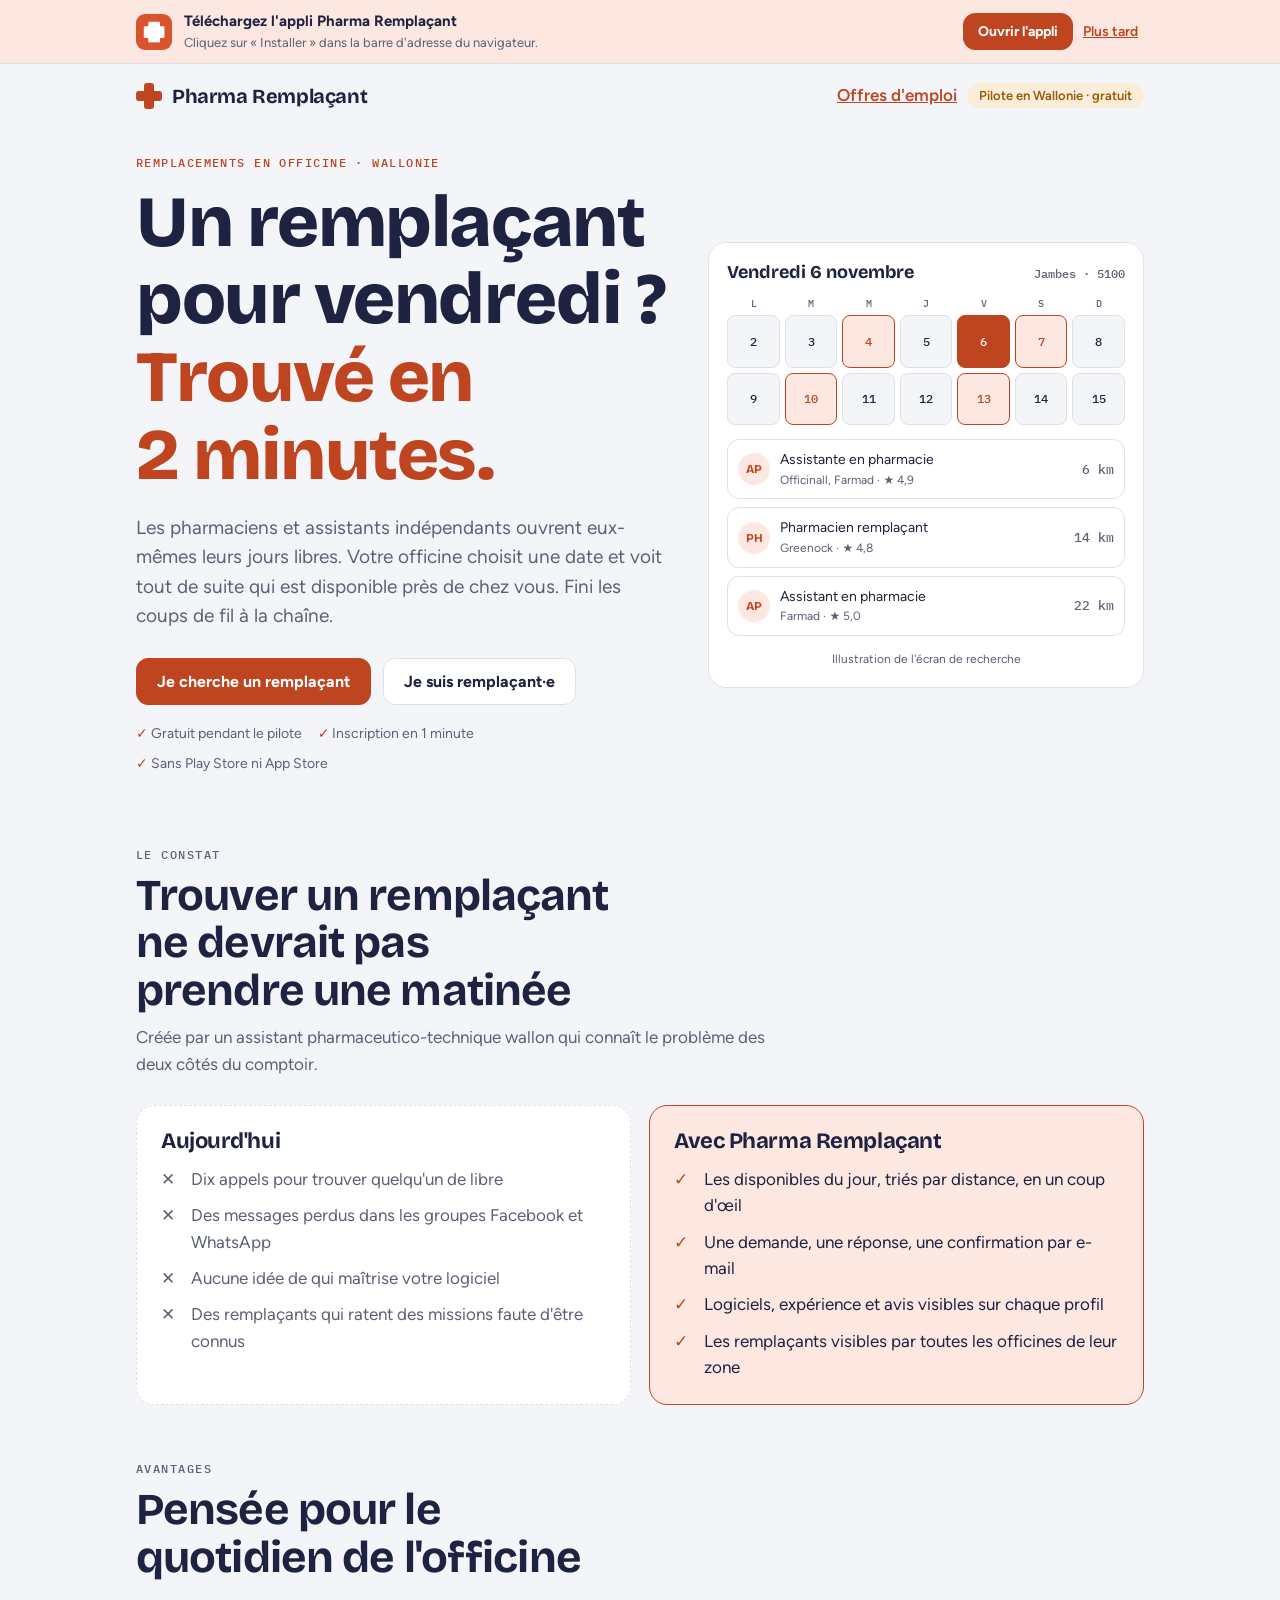
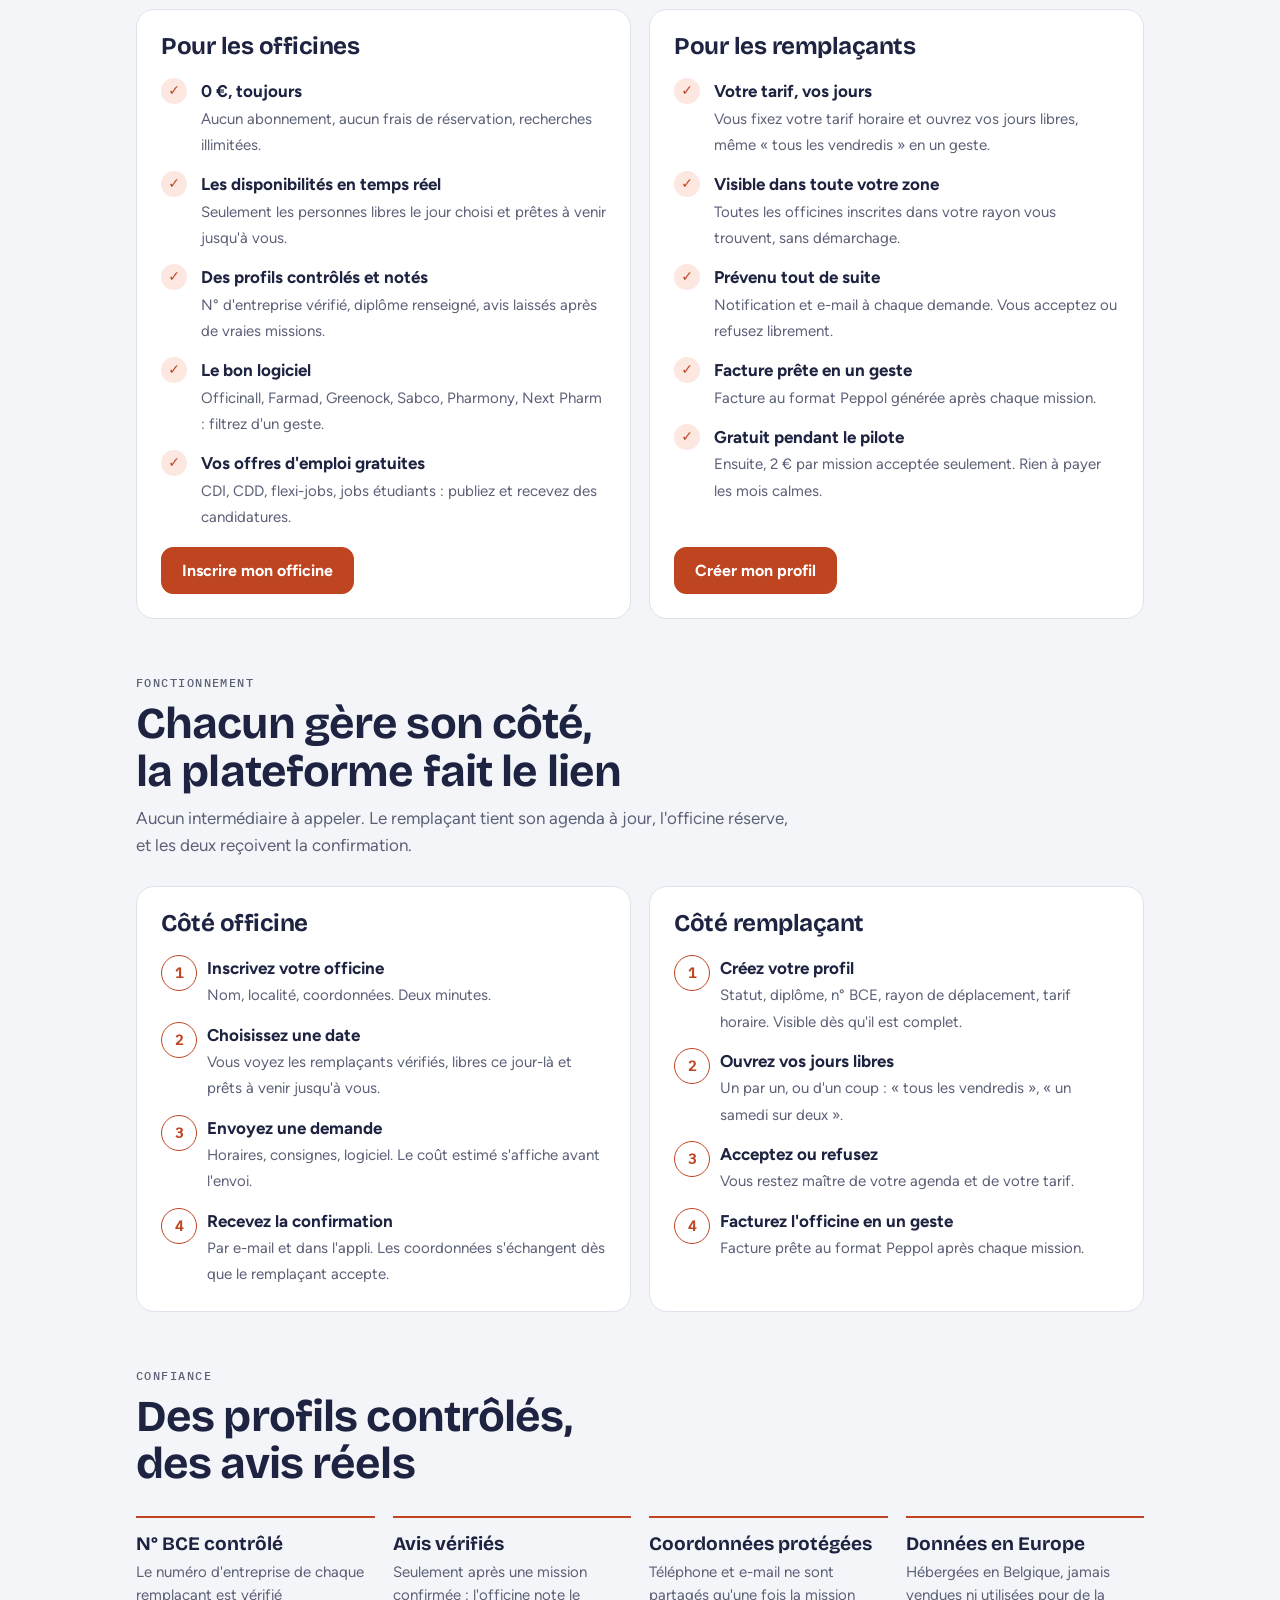
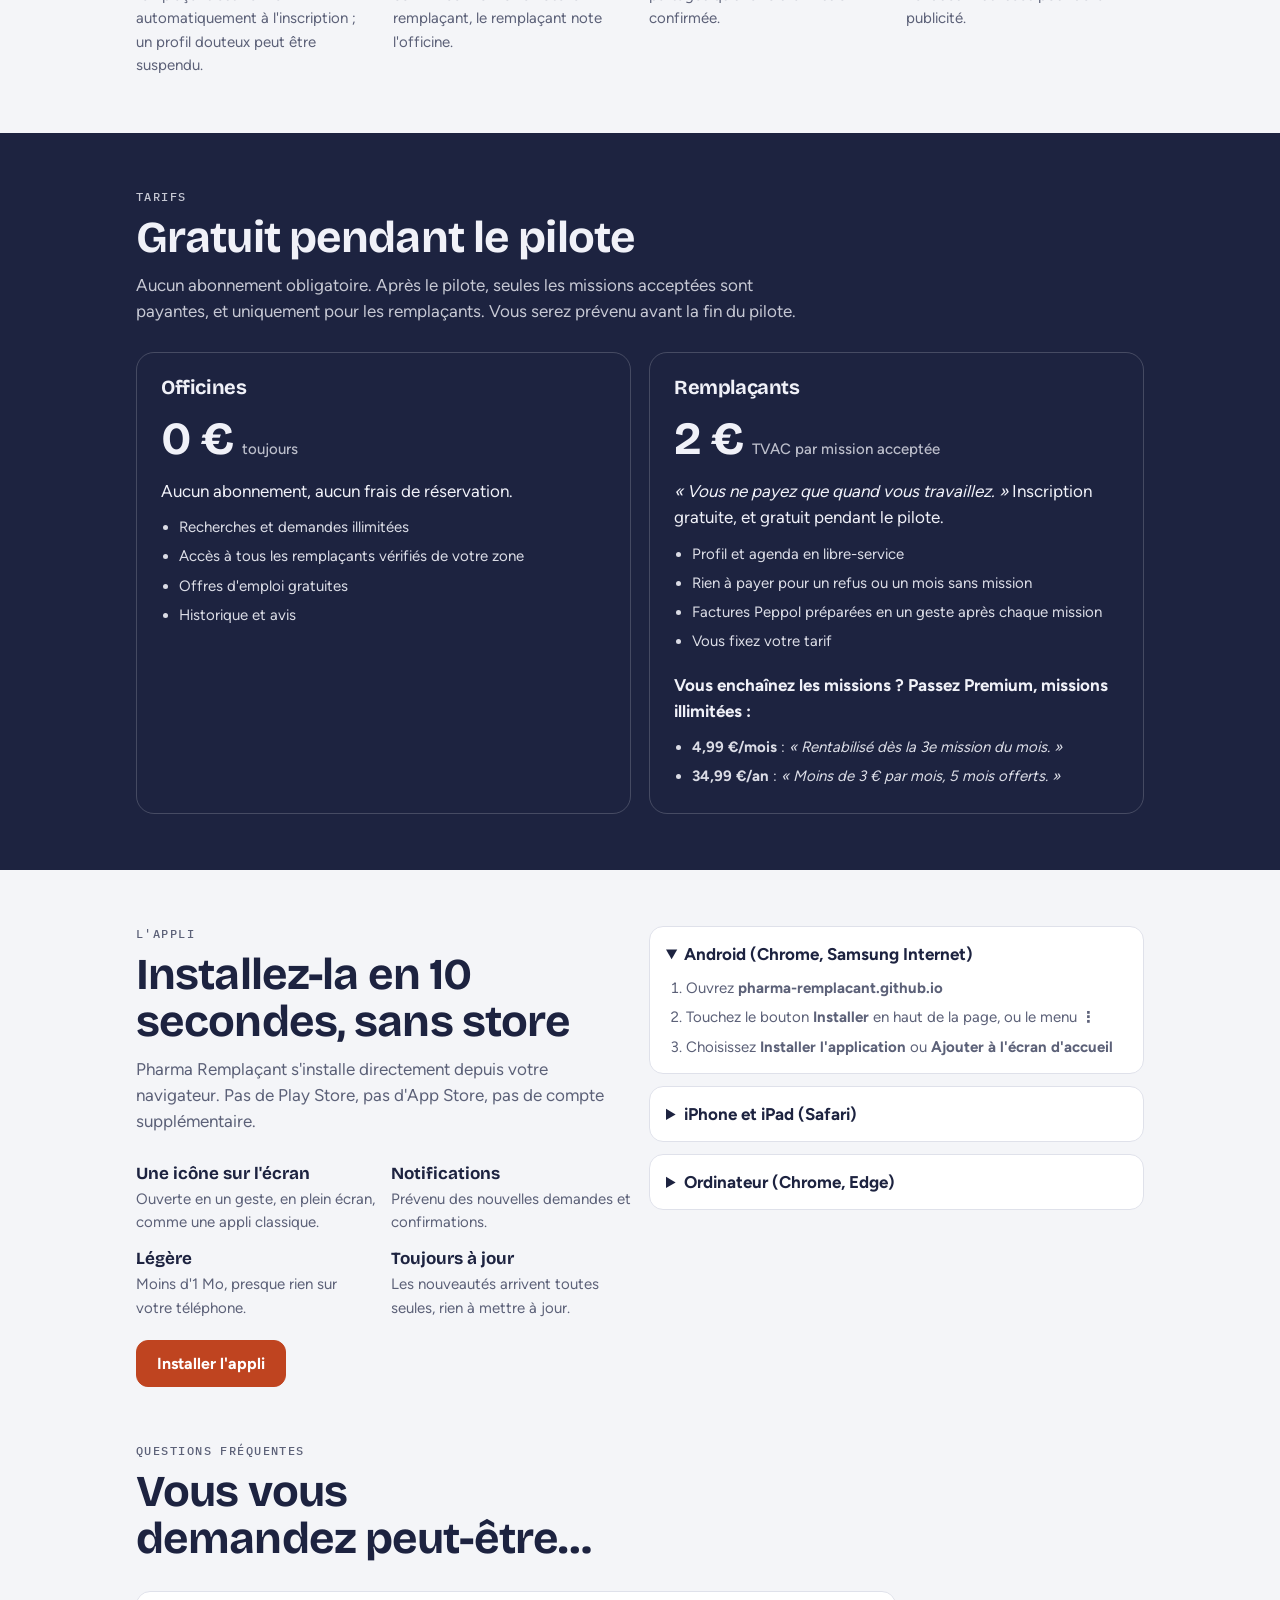
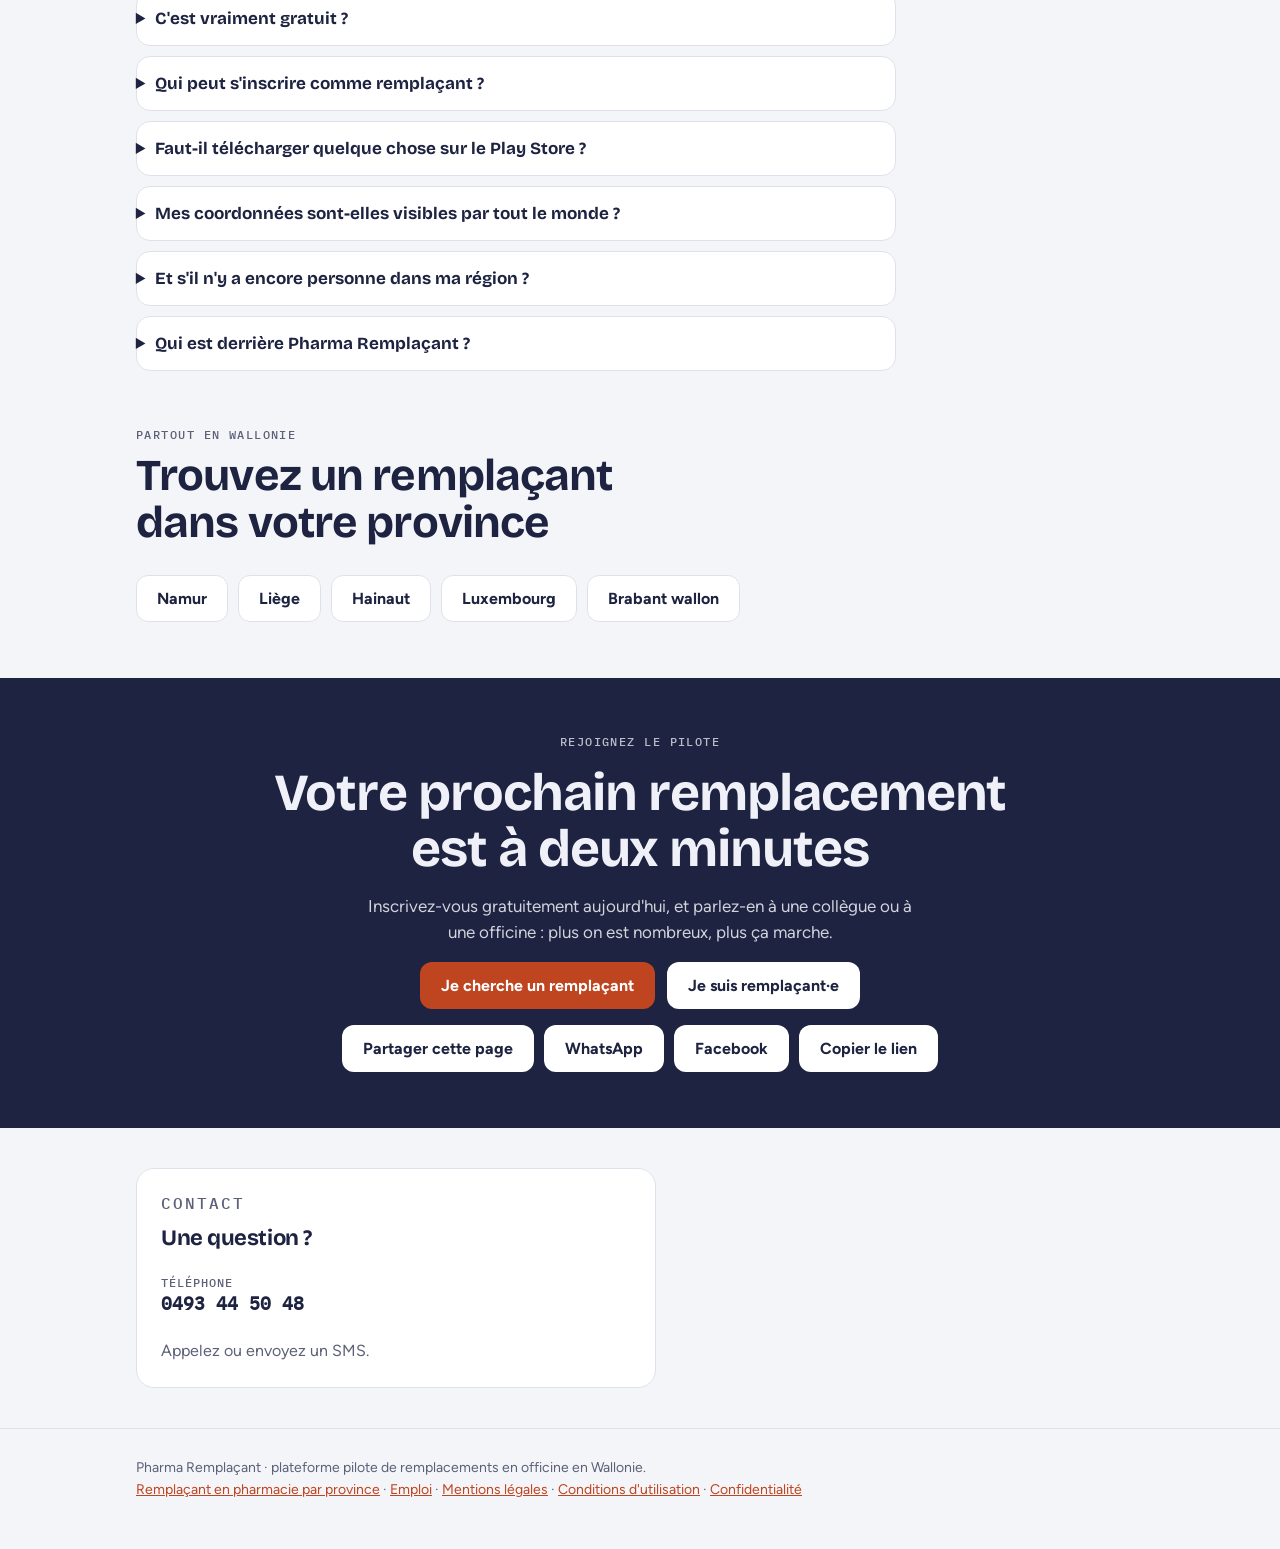
==== commit 0a7d40cd: "Référencement : pages par province, FAQ et organisation en données structurées, liens internes Co-Au" ====
--- a/decouvrir/index.html
+++ b/decouvrir/index.html
@@ -5,8 +5,8 @@
 <meta http-equiv="Content-Security-Policy" content="default-src 'self'; script-src 'self'; img-src 'self' data:; style-src 'self' 'unsafe-inline'; font-src 'self'; manifest-src 'self'; worker-src 'self'; connect-src 'self'; object-src 'none'; base-uri 'self'; form-action 'self'">
 <meta name="referrer" content="strict-origin-when-cross-origin">
 <meta name="viewport" content="width=device-width,initial-scale=1,viewport-fit=cover">
-<title>Pharma Remplaçant · Remplacements en officine en Wallonie</title>
-<meta name="description" content="Pharma Remplaçant : les pharmaciens et assistants indépendants ouvrent leurs jours libres, les officines de Wallonie trouvent et réservent un remplaçant en 2 minutes. Gratuit pour les officines.">
+<title>Pharma Remplaçant · Remplaçant en pharmacie en Wallonie</title>
+<meta name="description" content="Trouvez un remplaçant en pharmacie en Wallonie en 2 minutes : pharmaciens et assistants (APT) indépendants disponibles près de chez vous, qui maîtrisent votre logiciel. Gratuit pour les officines.">
 <meta property="og:title" content="Pharma Remplaçant · Un remplaçant pour vendredi ? Trouvé en 2 minutes.">
 <meta property="og:description" content="Pharma Remplaçant : les pharmaciens et assistants indépendants ouvrent leurs jours libres, les officines de Wallonie trouvent et réservent un remplaçant en 2 minutes. Gratuit pour les officines.">
 <meta property="og:image" content="https://pharma-remplacant.github.io/decouvrir/partage.png">
@@ -20,6 +20,8 @@
 <link rel="icon" href="../icon-192.png">
 <link rel="apple-touch-icon" href="../icon-180.png">
 <link rel="manifest" href="../manifest.webmanifest">
+<script type="application/ld+json">{"@context":"https://schema.org","@type":"WebApplication","name":"Pharma Remplaçant","url":"https://pharma-remplacant.github.io/decouvrir/","applicationCategory":"BusinessApplication","operatingSystem":"Android, iOS, Windows, macOS","inLanguage":"fr-BE","areaServed":{"@type":"AdministrativeArea","name":"Wallonie"},"description":"Remplacements en officine en Wallonie : les pharmaciens et assistants pharmaceutico-techniques indépendants ouvrent leurs jours libres, les officines trouvent un remplaçant qui maîtrise leur logiciel en 2 minutes.","offers":{"@type":"Offer","price":"0","priceCurrency":"EUR"}}</script>
+<script type="application/ld+json">[{"@context": "https://schema.org", "@type": "Organization", "name": "Pharma Remplaçant", "url": "https://pharma-remplacant.github.io/decouvrir/", "logo": "https://pharma-remplacant.github.io/icon-512.png", "email": "pharma.remplacant.wallonie@gmail.com", "telephone": "+32493445048", "areaServed": "Wallonie"}, {"@context": "https://schema.org", "@type": "FAQPage", "mainEntity": [{"@type": "Question", "name": "C'est vraiment gratuit ?", "acceptedAnswer": {"@type": "Answer", "text": "Oui. Pour les officines, c'est gratuit pour toujours. Pour les remplaçants, c'est gratuit pendant tout le pilote ; ensuite, seules les missions acceptées coûtent 2 € TVAC, ou un Premium à 4,99 €/mois pour les missions illimitées. Vous serez prévenu avant tout changement."}}, {"@type": "Question", "name": "Qui peut s'inscrire comme remplaçant ?", "acceptedAnswer": {"@type": "Answer", "text": "Les pharmaciens et les assistants pharmaceutico-techniques qui travaillent comme indépendants, avec un numéro d'entreprise (BCE). Vous cherchez plutôt un emploi salarié ou un flexi-job ? Consultez la section Offres d'emploi."}}, {"@type": "Question", "name": "Faut-il télécharger quelque chose sur le Play Store ?", "acceptedAnswer": {"@type": "Answer", "text": "Non. L'appli s'installe directement depuis le navigateur en quelques secondes, et vous pouvez aussi l'utiliser sans l'installer."}}, {"@type": "Question", "name": "Mes coordonnées sont-elles visibles par tout le monde ?", "acceptedAnswer": {"@type": "Answer", "text": "Non. Votre téléphone et votre e-mail ne sont partagés qu'avec l'officine ou le remplaçant avec qui une mission est confirmée. Les données sont hébergées en Belgique et ne sont jamais vendues."}}, {"@type": "Question", "name": "Et s'il n'y a encore personne dans ma région ?", "acceptedAnswer": {"@type": "Answer", "text": "Le pilote démarre : chaque inscription compte. Inscrivez-vous maintenant pour être visible dès les premières demandes, et invitez vos collègues avec l'onglet « Partager » de l'appli."}}, {"@type": "Question", "name": "Qui est derrière Pharma Remplaçant ?", "acceptedAnswer": {"@type": "Answer", "text": "Un assistant pharmaceutico-technique wallon, qui a vécu le casse-tête des remplacements au quotidien. Une question ou une idée ? Appelez ou envoyez un SMS au 0493 44 50 48."}}]}]</script>
 <link rel="canonical" href="https://pharma-remplacant.github.io/decouvrir/">
 <link rel="stylesheet" href="../fonts/fonts.css">
 <style>
@@ -362,6 +364,13 @@
   </div>
 </section>
 
+<section style="padding-top:0">
+  <div class="wrap">
+    <div class="sec-h"><p class="eyebrow">Partout en Wallonie</p><h2>Trouvez un remplaçant dans votre province</h2></div>
+    <div class="share" style="gap:10px"><a class="btn" href="../remplacant-pharmacie/namur/">Namur</a><a class="btn" href="../remplacant-pharmacie/liege/">Liège</a><a class="btn" href="../remplacant-pharmacie/hainaut/">Hainaut</a><a class="btn" href="../remplacant-pharmacie/luxembourg/">Luxembourg</a><a class="btn" href="../remplacant-pharmacie/brabant-wallon/">Brabant wallon</a></div>
+  </div>
+</section>
+
 <section class="band">
   <div class="wrap final">
     <p class="eyebrow">Rejoignez le pilote</p>
@@ -392,7 +401,7 @@
 </section>
 
 <footer>
-  <div class="wrap">Pharma Remplaçant · plateforme pilote de remplacements en officine en Wallonie.<br><a href="../legal/#mentions">Mentions légales</a> · <a href="../legal/#conditions">Conditions d'utilisation</a> · <a href="../legal/#confidentialite">Confidentialité</a></div>
+  <div class="wrap">Pharma Remplaçant · plateforme pilote de remplacements en officine en Wallonie.<br><a href="../remplacant-pharmacie/">Remplaçant en pharmacie par province</a> · <a href="../emploi/">Emploi</a> · <a href="../legal/#mentions">Mentions légales</a> · <a href="../legal/#conditions">Conditions d'utilisation</a> · <a href="../legal/#confidentialite">Confidentialité</a></div>
 </footer>
 </body>
 </html>
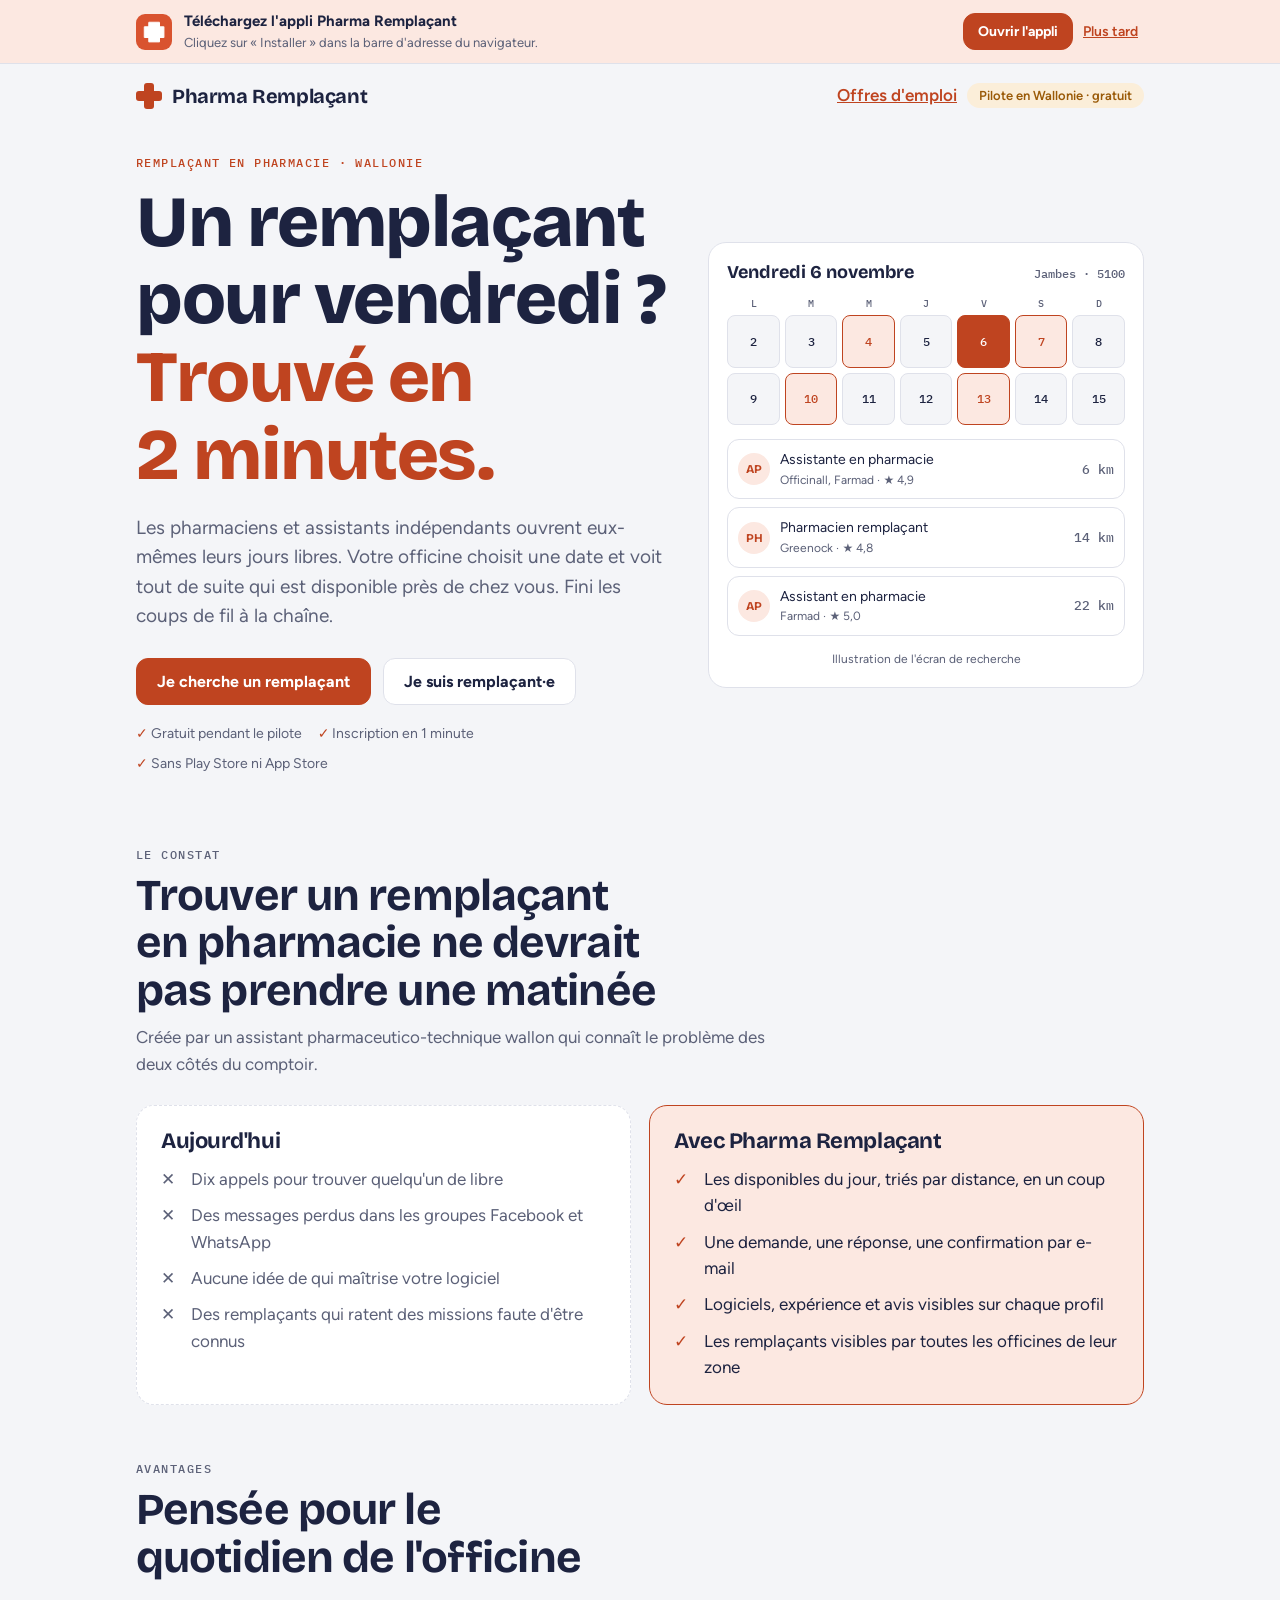
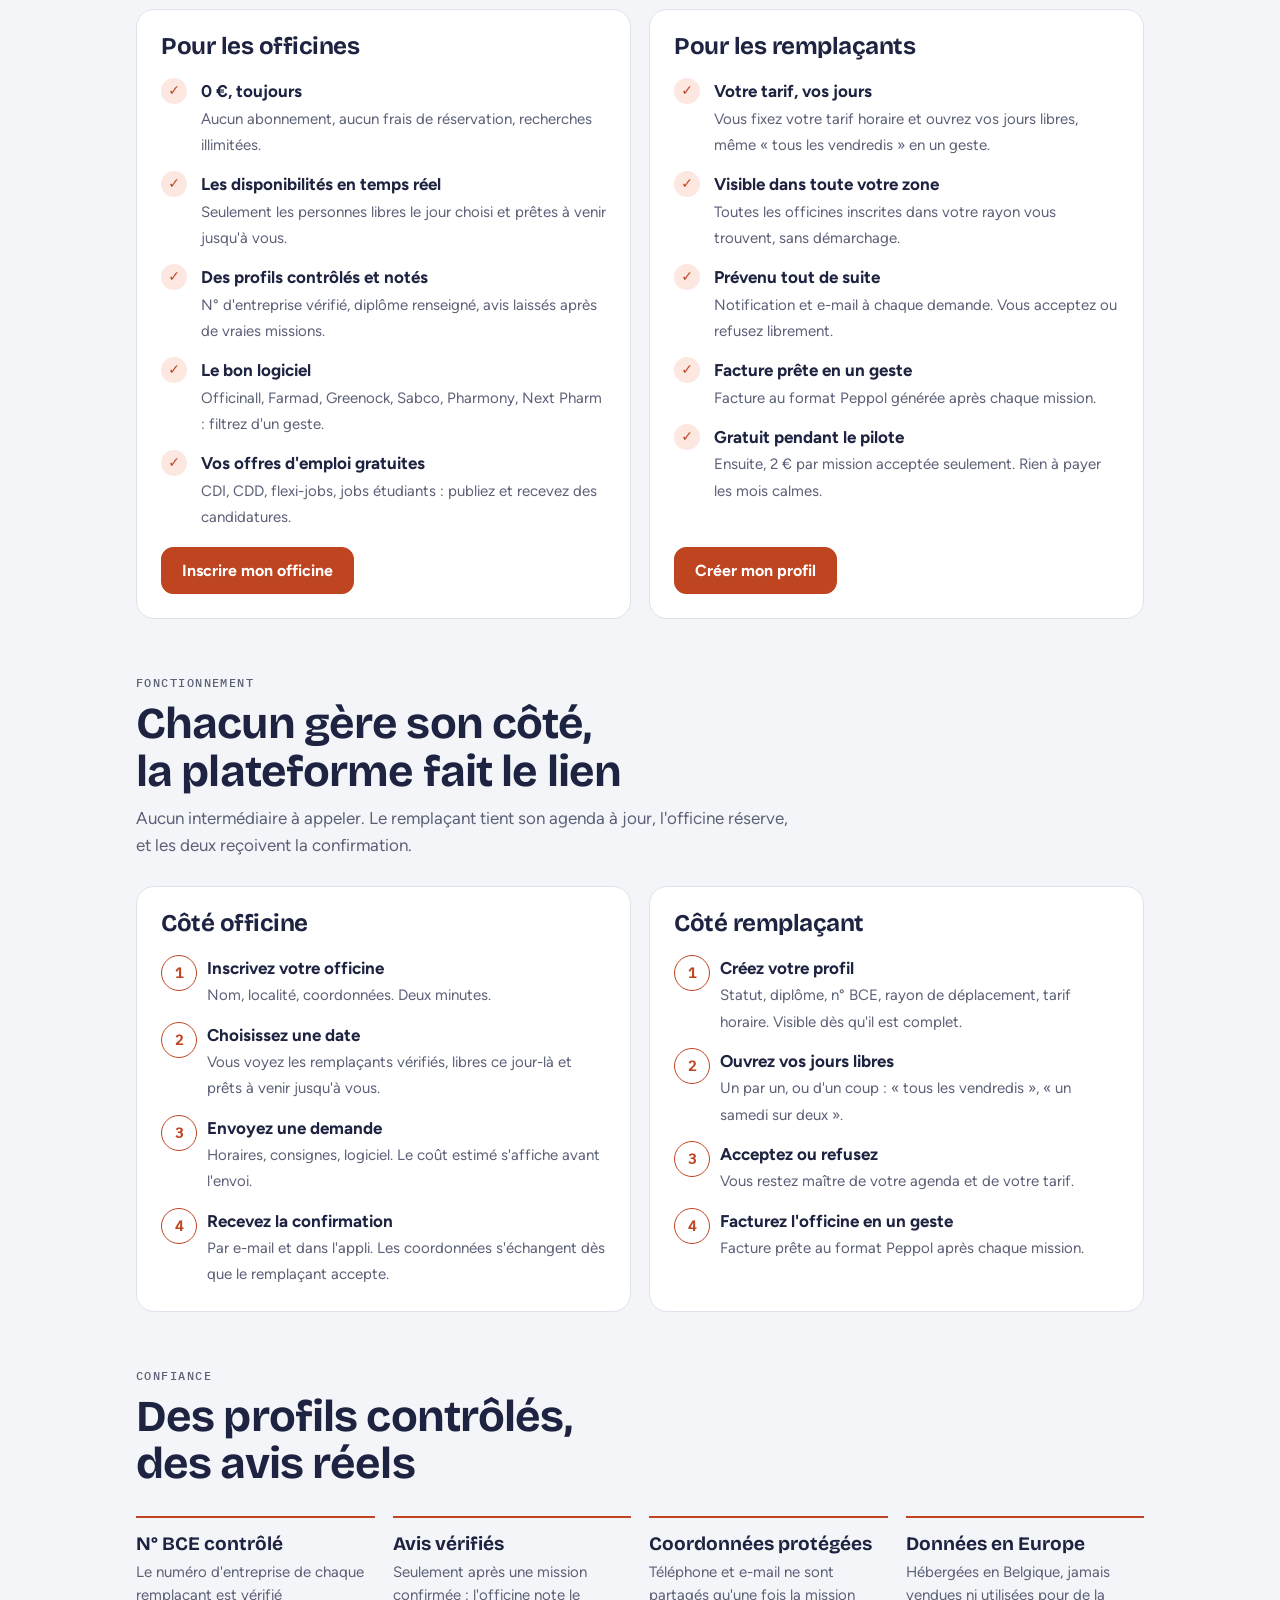
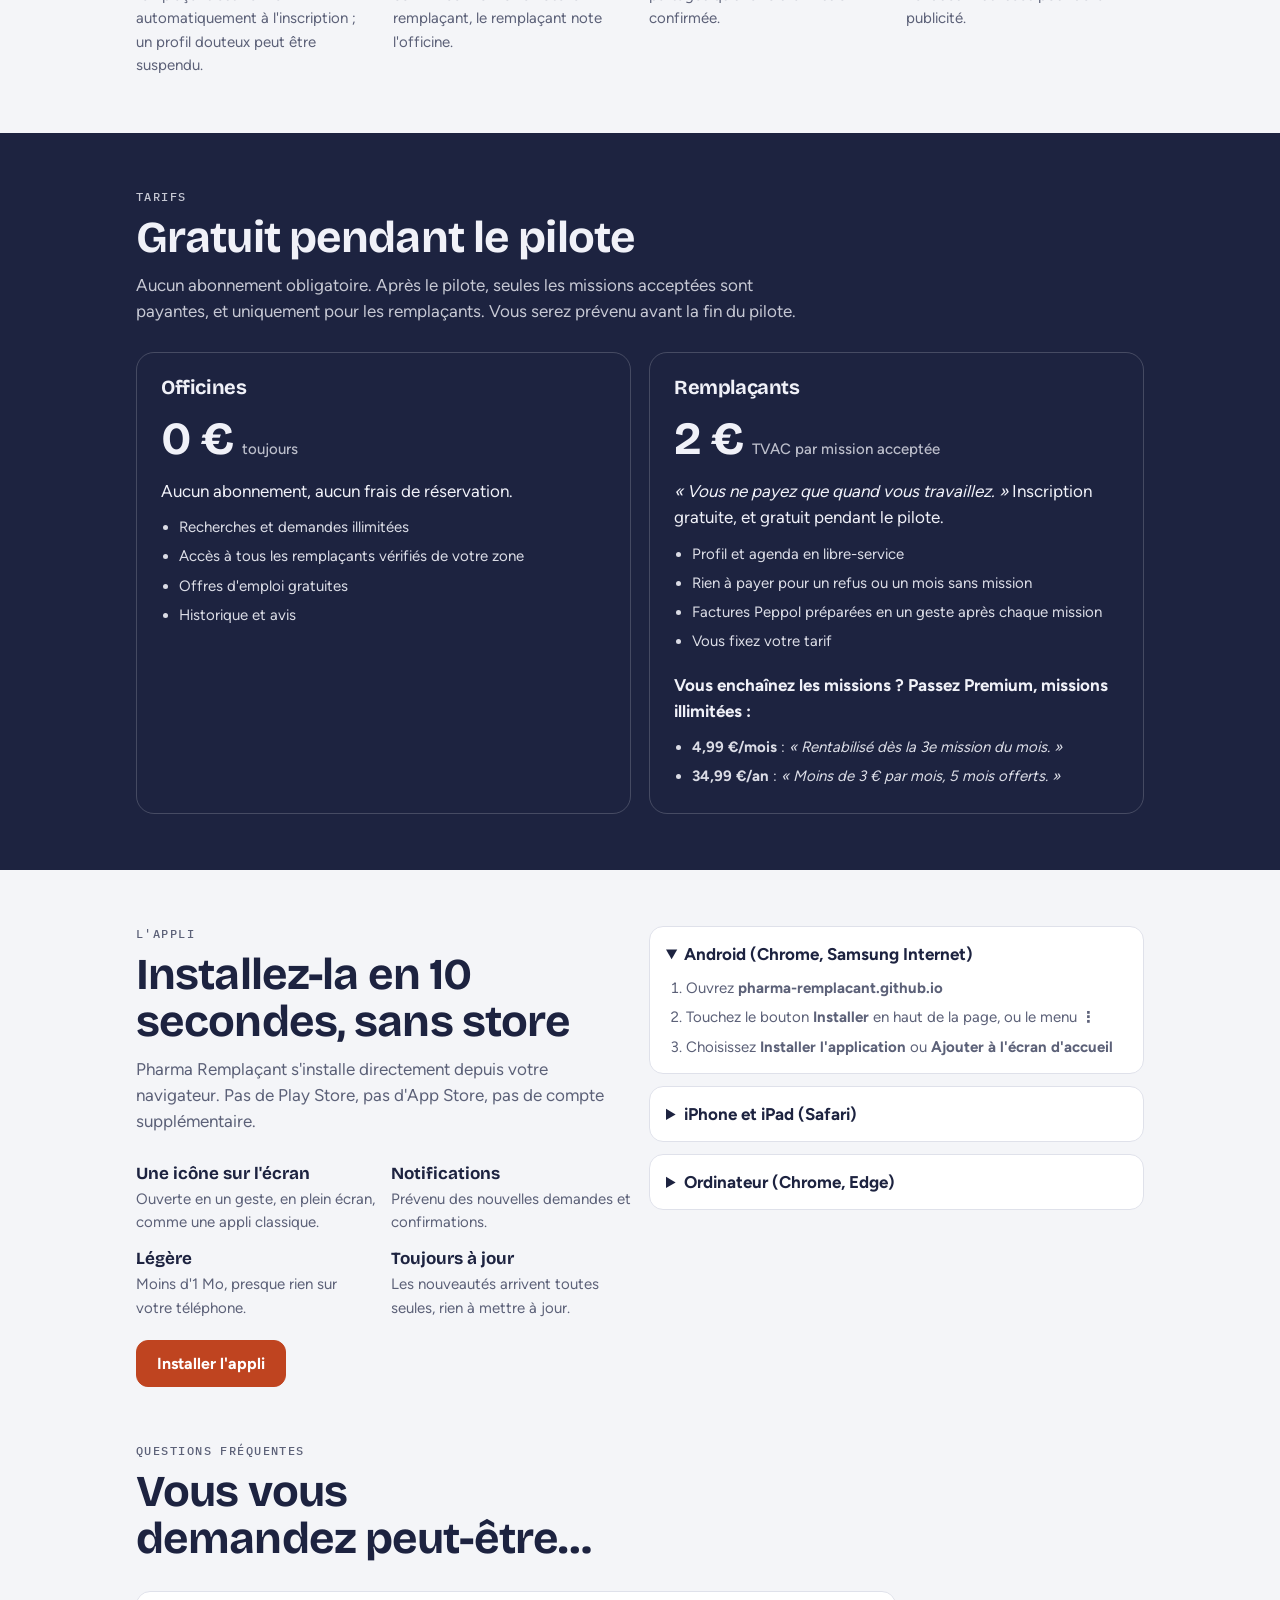
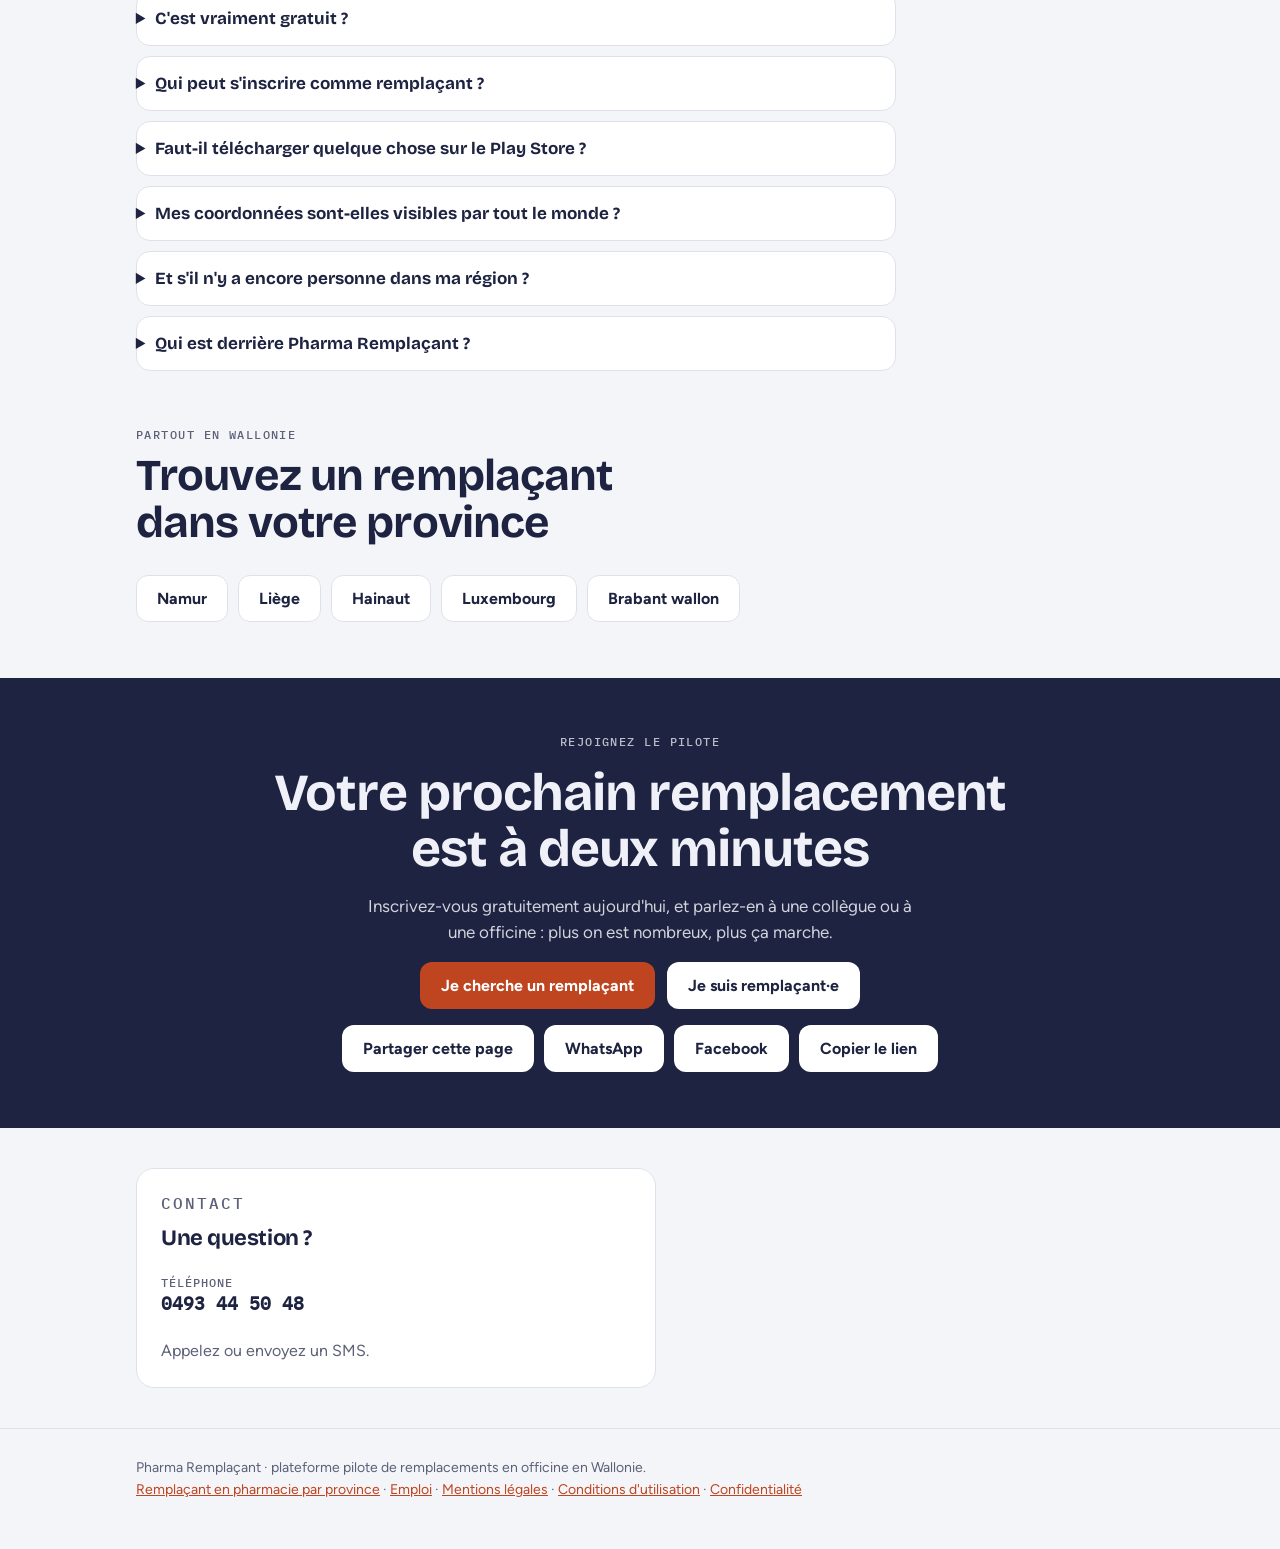
==== commit 57a53737: "Découvrir : mots-clés dans le titre principal, langue fr-BE Co-Authored-By: Claude Opus 5.5 <noreply" ====
--- a/decouvrir/index.html
+++ b/decouvrir/index.html
@@ -1,5 +1,5 @@
 <!doctype html>
-<html lang="fr">
+<html lang="fr-BE">
 <head>
 <meta charset="utf-8">
 <meta http-equiv="Content-Security-Policy" content="default-src 'self'; script-src 'self'; img-src 'self' data:; style-src 'self' 'unsafe-inline'; font-src 'self'; manifest-src 'self'; worker-src 'self'; connect-src 'self'; object-src 'none'; base-uri 'self'; form-action 'self'">
@@ -194,8 +194,7 @@
 
   <header class="hero">
     <div>
-      <p class="eyebrow">Remplacements en officine · Wallonie</p>
-      <h1 style="margin-top:14px">Un remplaçant pour vendredi&nbsp;? <em>Trouvé en 2 minutes.</em></h1>
+      <h1><span class="eyebrow" style="display:block;margin-bottom:14px;font-weight:500;letter-spacing:.12em">Remplaçant en pharmacie · Wallonie</span>Un remplaçant pour vendredi&nbsp;? <em>Trouvé en 2 minutes.</em></h1>
       <p class="lede">Les pharmaciens et assistants indépendants ouvrent eux-mêmes leurs jours libres. Votre officine choisit une date et voit tout de suite qui est disponible près de chez vous. Fini les coups de fil à la chaîne.</p>
       <div class="cta">
         <a class="btn primary" href="../#inscription-pharmacie">Je cherche un remplaçant</a>
@@ -222,7 +221,7 @@
 
 <section style="padding-top:8px">
   <div class="wrap">
-    <div class="sec-h"><p class="eyebrow">Le constat</p><h2>Trouver un remplaçant ne devrait pas prendre une matinée</h2><p>Créée par un assistant pharmaceutico-technique wallon qui connaît le problème des deux côtés du comptoir.</p></div>
+    <div class="sec-h"><p class="eyebrow">Le constat</p><h2>Trouver un remplaçant en pharmacie ne devrait pas prendre une matinée</h2><p>Créée par un assistant pharmaceutico-technique wallon qui connaît le problème des deux côtés du comptoir.</p></div>
     <div class="vs">
       <div class="avant"><h3>Aujourd'hui</h3><ul>
         <li>Dix appels pour trouver quelqu'un de libre</li>
